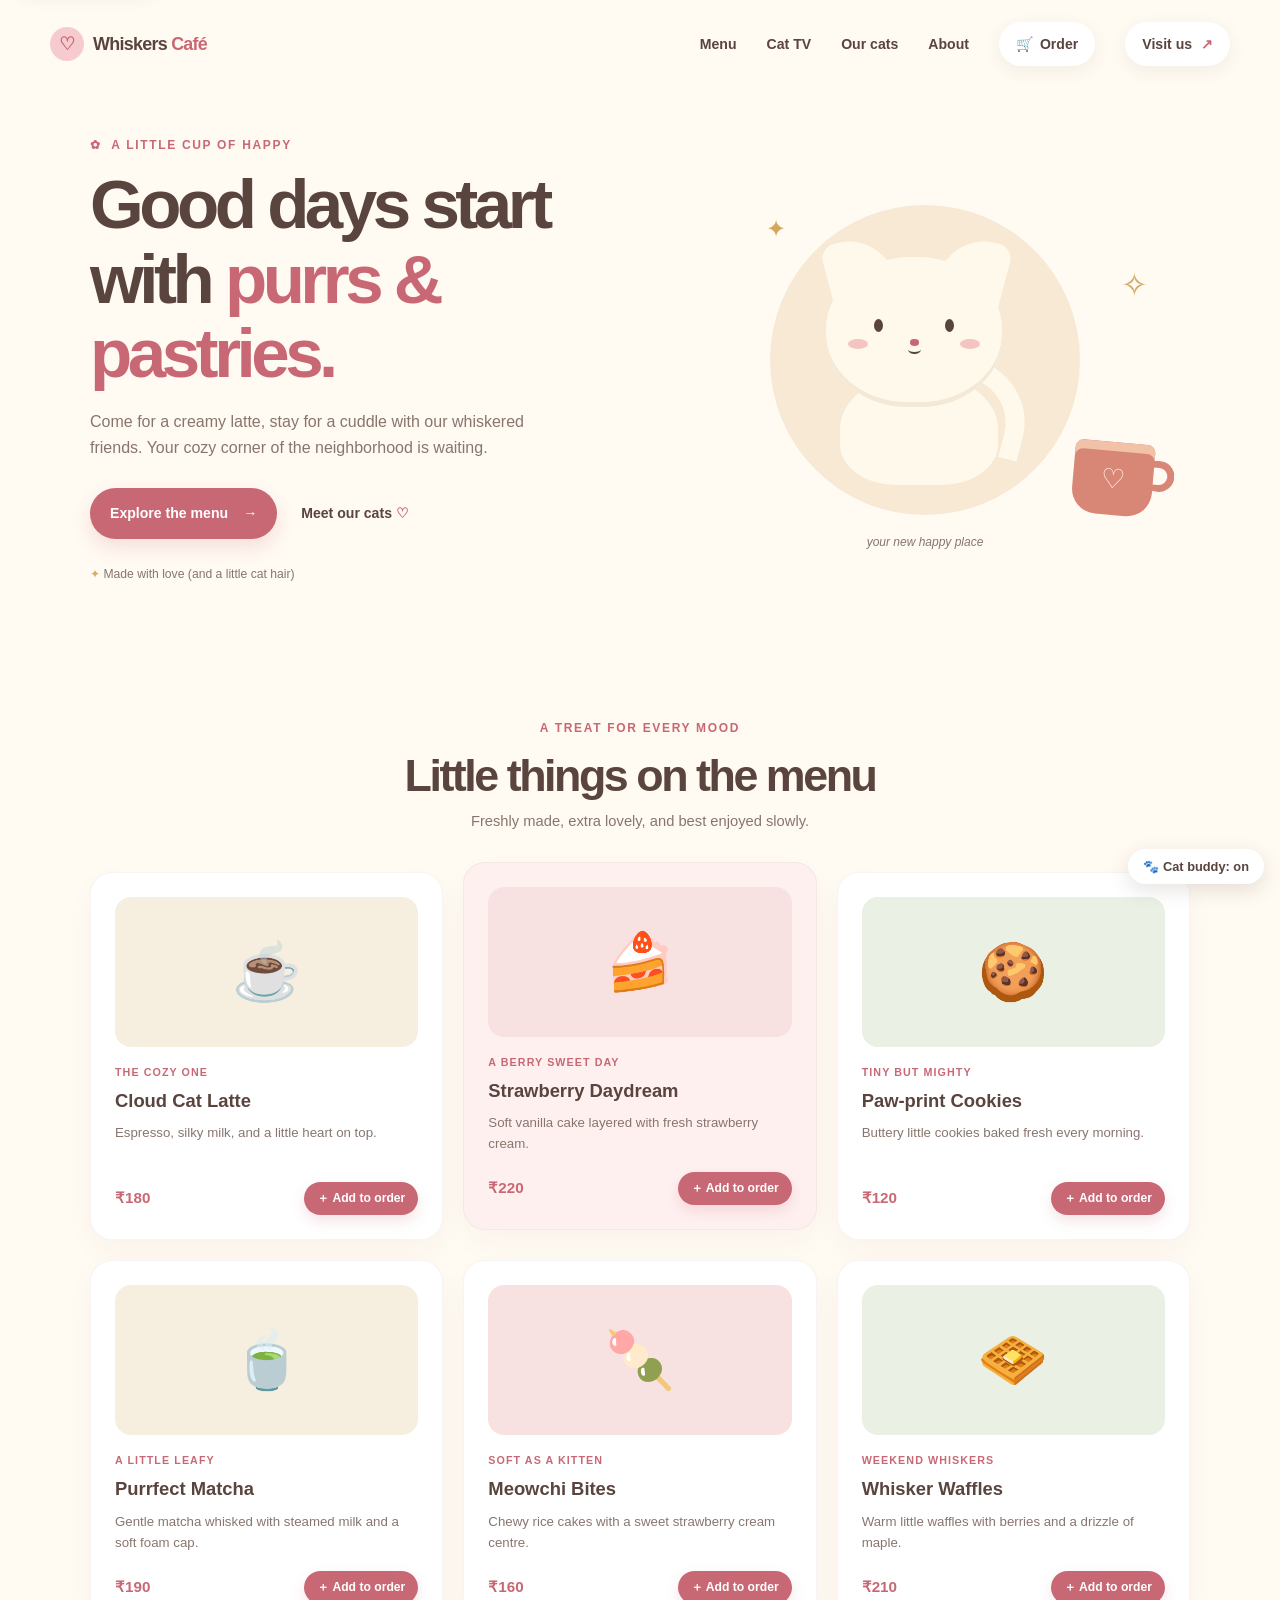
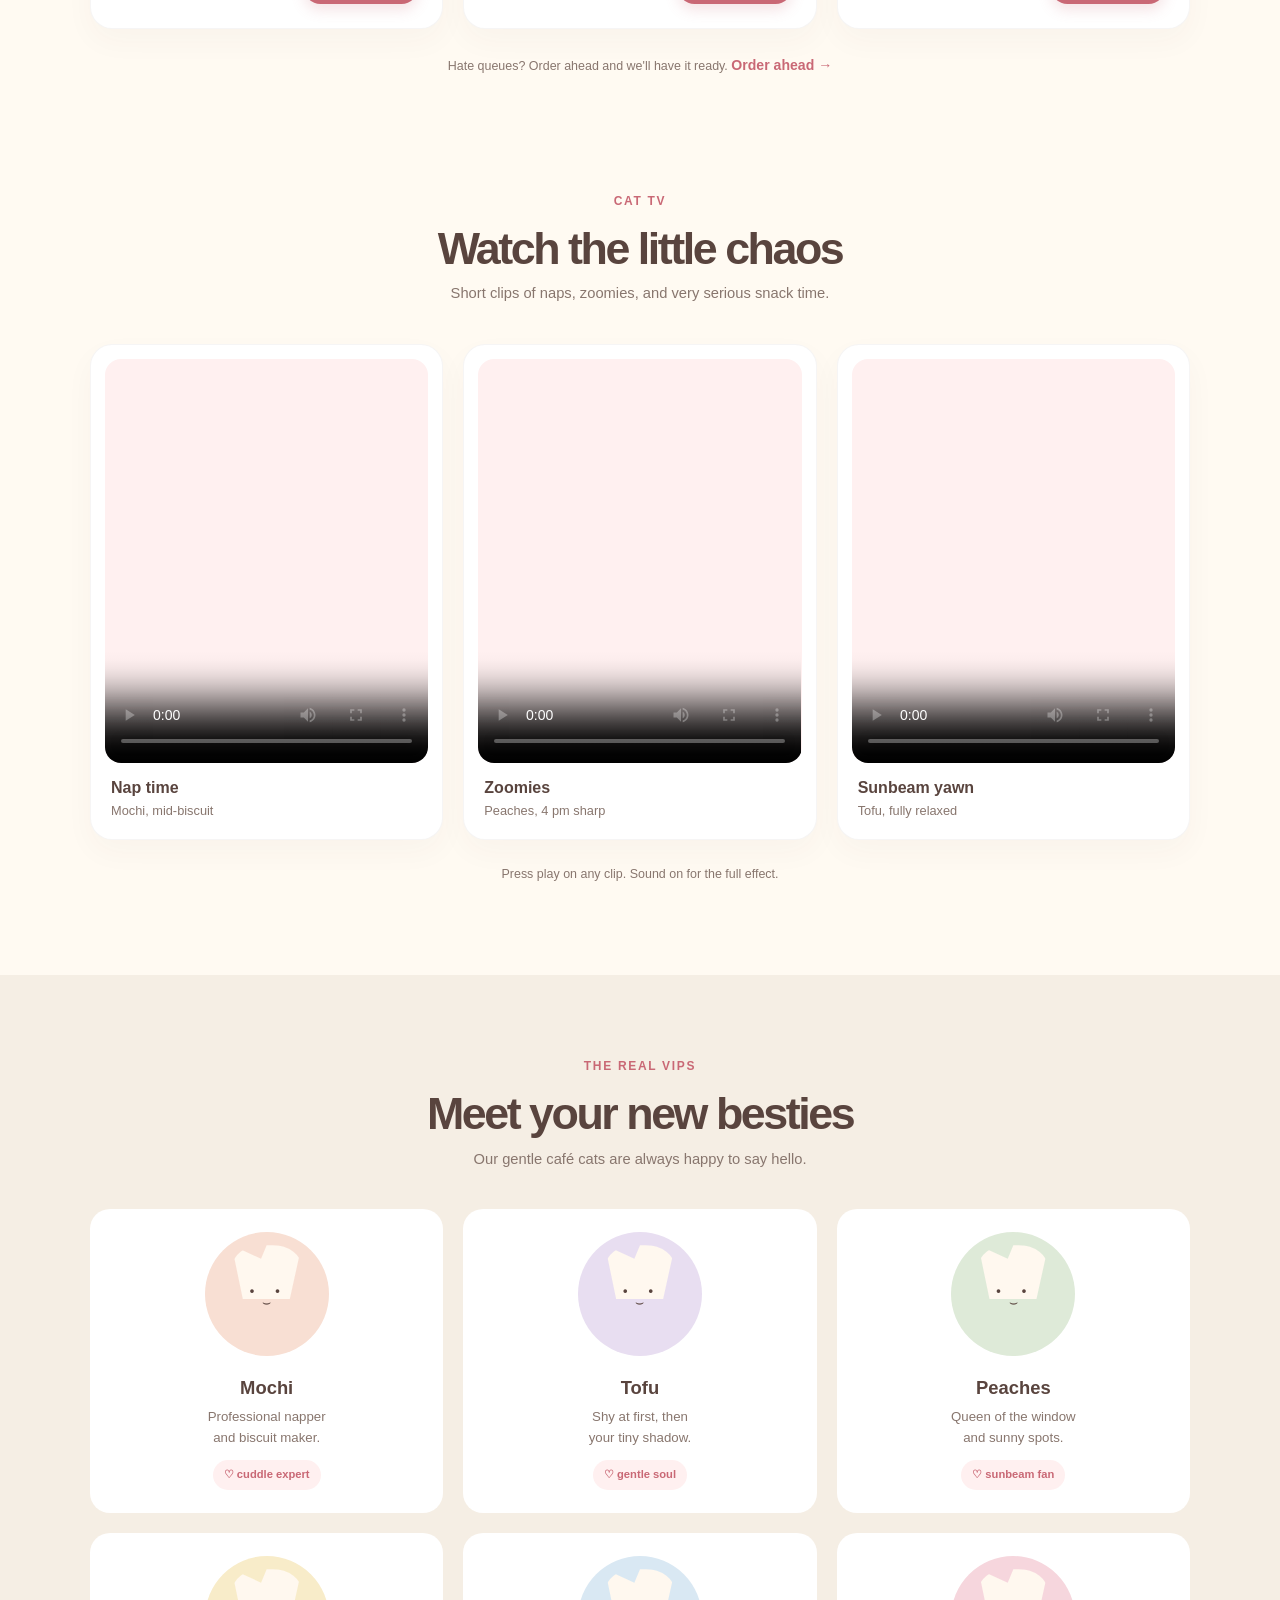
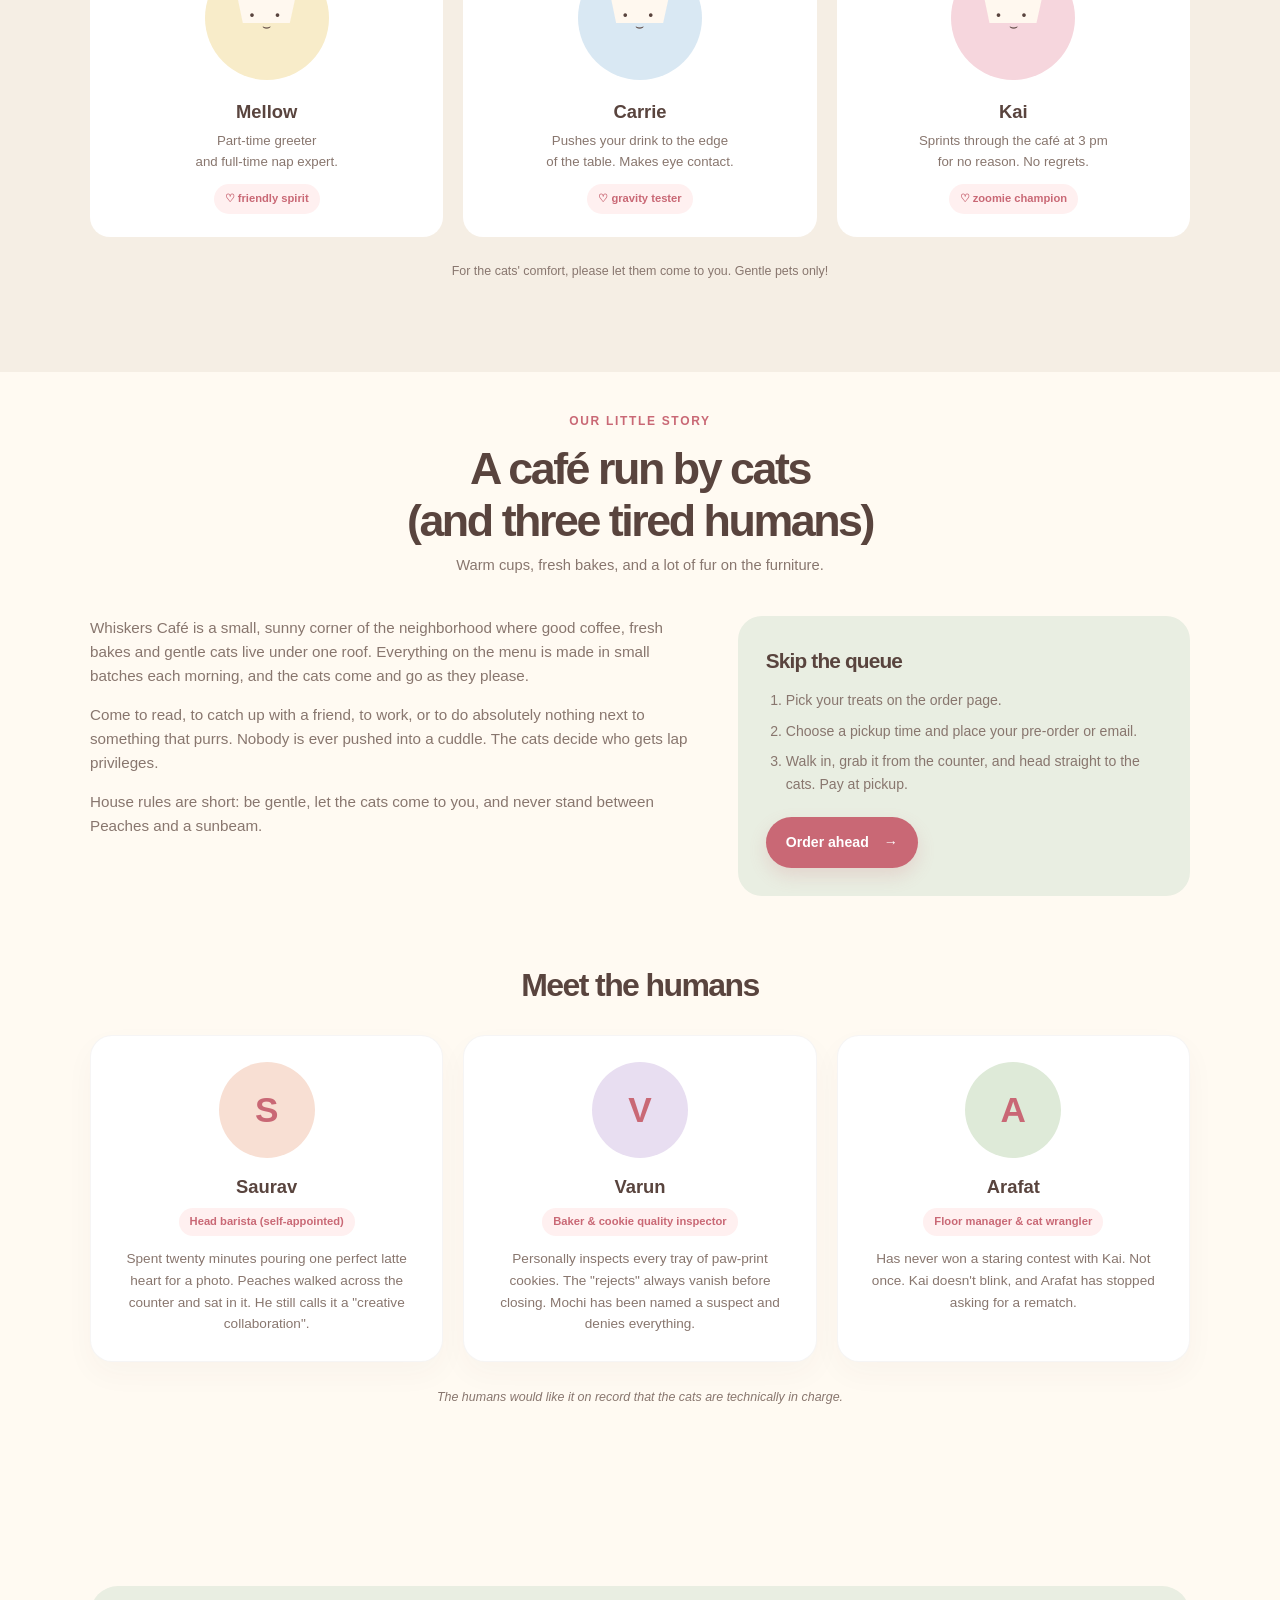
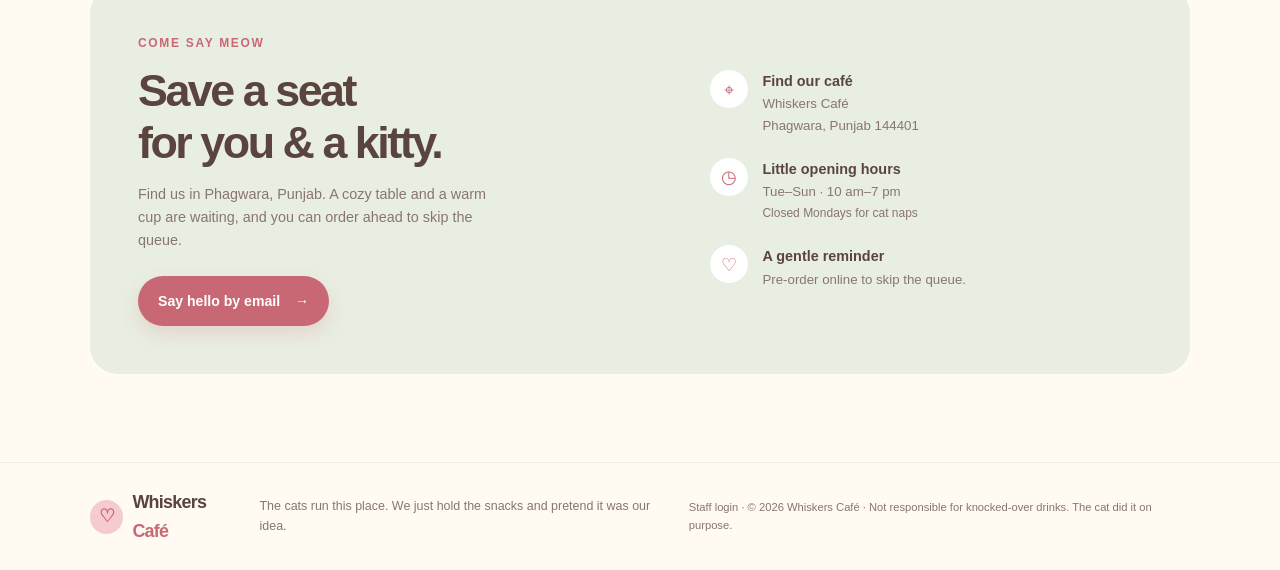
==== index.html @ a250c1a6 "Class version: lite code + Sheets backend + staff page" ====
<!DOCTYPE html>
<html lang="en">
<head>
  <meta charset="UTF-8">
  <meta name="viewport" content="width=device-width, initial-scale=1.0">
  <meta name="description" content="Whiskers Café: a cozy cat café in Phagwara, Punjab with creamy lattes, strawberry cake, very opinionated resident cats, and pre-orders so you can skip the queue.">
  <meta name="theme-color" content="#fffaf2">
  <meta property="og:type" content="website">
  <meta property="og:title" content="Whiskers Café | A cozy place for paws and pastries">
  <meta property="og:description" content="A cozy cat café in Phagwara, Punjab. Come for a creamy latte, stay for a cuddle with our whiskered friends.">
  <title>Whiskers Café | A cozy place for paws and pastries</title>
  <link rel="icon" href="favicon.svg" type="image/svg+xml">
  <link rel="stylesheet" href="styles.css">
</head>
<body>
  <a class="skip-link" href="#main">Skip to content</a>
  <header class="site-header">
    <a class="brand" href="#home" aria-label="Whiskers Café home">
      <span class="brand-icon" aria-hidden="true">♡</span>
      <span>Whiskers <em>Café</em></span>
    </a>
    <nav aria-label="Main navigation">
      <a href="#menu">Menu</a>
      <a href="#videos">Cat TV</a>
      <a href="#cats">Our cats</a>
      <a href="#about">About</a>
      <a class="nav-button nav-order" href="order.html" aria-label="Order ahead"><span class="cart-icon" aria-hidden="true">🛒</span><span class="cart-label">Order</span><span class="cart-count" data-cart-count hidden>0</span></a>
      <a class="nav-button" href="#visit">Visit us <span aria-hidden="true">↗</span></a>
    </nav>
  </header>

  <main id="main">
    <section class="hero section-wrap" id="home" aria-labelledby="hero-title">
      <div class="hero-copy">
        <p class="eyebrow"><span aria-hidden="true">✿</span> A little cup of happy</p>
        <h1 id="hero-title">Good days start<br>with <span>purrs &amp; pastries.</span></h1>
        <p class="hero-description">Come for a creamy latte, stay for a cuddle with our whiskered friends. Your cozy corner of the neighborhood is waiting.</p>
        <p class="hero-actions">
          <a class="button button-primary" href="#menu">Explore the menu <span aria-hidden="true">→</span></a>
          <a class="text-link" href="#cats">Meet our cats <span aria-hidden="true">♡</span></a>
        </p>
        <p class="little-note"><span aria-hidden="true">✦</span> Made with love (and a little cat hair)</p>
      </div>
      <figure class="hero-art" aria-label="A smiling cream-colored cartoon cat sitting beside a cup of coffee">
        <span class="sparkle sparkle-one" aria-hidden="true">✦</span>
        <span class="sparkle sparkle-two" aria-hidden="true">✧</span>
        <span class="sun-disc" aria-hidden="true"></span>
        <span class="hero-cat" aria-hidden="true">
          <span class="cat-ear ear-left"></span><span class="cat-ear ear-right"></span>
          <span class="cat-face">
            <span class="eye eye-left"></span><span class="eye eye-right"></span>
            <span class="cheek cheek-left"></span><span class="cheek cheek-right"></span>
            <span class="nose"></span><span class="mouth"></span>
          </span>
          <span class="cat-body"></span>
          <span class="cat-tail"></span>
        </span>
        <span class="coffee-cup" aria-hidden="true"><span class="cup-heart">♡</span><span class="cup-handle"></span></span>
        <figcaption class="art-caption">your new happy place</figcaption>
      </figure>
    </section>

    <section class="menu-section section-wrap" id="menu" aria-labelledby="menu-title">
      <header class="section-heading">
        <p class="eyebrow">A treat for every mood</p>
        <h2 id="menu-title">Little things on the menu</h2>
        <p>Freshly made, extra lovely, and best enjoyed slowly.</p>
      </header>
      <ul class="menu-grid">
        <li class="menu-card">
          <span class="menu-illustration drink"><span aria-hidden="true">☕</span><img src="assets/images/menu/latte.jpg" alt="Cloud Cat Latte with a heart in the foam" width="600" height="450" loading="lazy" decoding="async"></span>
          <p class="card-label">the cozy one</p>
          <h3>Cloud Cat Latte</h3>
          <p>Espresso, silky milk, and a little heart on top.</p>
          <span class="card-buy"><data class="price" value="180">₹180</data><button class="add-btn" type="button" data-add="latte" data-name="Cloud Cat Latte" aria-label="Add Cloud Cat Latte to your order">＋ Add to order</button></span>
        </li>
        <li class="menu-card featured-card">
          <span class="menu-illustration cake"><span aria-hidden="true">🍰</span><img src="assets/images/menu/strawberry-cake.jpg" alt="A slice of strawberry cream cake" width="600" height="450" loading="lazy" decoding="async"></span>
          <p class="card-label">a berry sweet day</p>
          <h3>Strawberry Daydream</h3>
          <p>Soft vanilla cake layered with fresh strawberry cream.</p>
          <span class="card-buy"><data class="price" value="220">₹220</data><button class="add-btn" type="button" data-add="strawberry-cake" data-name="Strawberry Daydream" aria-label="Add Strawberry Daydream to your order">＋ Add to order</button></span>
        </li>
        <li class="menu-card">
          <span class="menu-illustration cookie"><span aria-hidden="true">🍪</span><img src="assets/images/menu/paw-cookies.jpg" alt="Paw-print butter cookies" width="600" height="450" loading="lazy" decoding="async"></span>
          <p class="card-label">tiny but mighty</p>
          <h3>Paw-print Cookies</h3>
          <p>Buttery little cookies baked fresh every morning.</p>
          <span class="card-buy"><data class="price" value="120">₹120</data><button class="add-btn" type="button" data-add="paw-cookies" data-name="Paw-print Cookies" aria-label="Add Paw-print Cookies to your order">＋ Add to order</button></span>
        </li>
        <li class="menu-card">
          <span class="menu-illustration drink"><span aria-hidden="true">🍵</span><img src="assets/images/menu/matcha.jpg" alt="A cup of matcha latte" width="600" height="450" loading="lazy" decoding="async"></span>
          <p class="card-label">a little leafy</p>
          <h3>Purrfect Matcha</h3>
          <p>Gentle matcha whisked with steamed milk and a soft foam cap.</p>
          <span class="card-buy"><data class="price" value="190">₹190</data><button class="add-btn" type="button" data-add="matcha" data-name="Purrfect Matcha" aria-label="Add Purrfect Matcha to your order">＋ Add to order</button></span>
        </li>
        <li class="menu-card">
          <span class="menu-illustration cake"><span aria-hidden="true">🍡</span><img src="assets/images/menu/mochi.jpg" alt="Soft strawberry mochi bites" width="600" height="450" loading="lazy" decoding="async"></span>
          <p class="card-label">soft as a kitten</p>
          <h3>Meowchi Bites</h3>
          <p>Chewy rice cakes with a sweet strawberry cream centre.</p>
          <span class="card-buy"><data class="price" value="160">₹160</data><button class="add-btn" type="button" data-add="mochi" data-name="Meowchi Bites" aria-label="Add Meowchi Bites to your order">＋ Add to order</button></span>
        </li>
        <li class="menu-card">
          <span class="menu-illustration cookie"><span aria-hidden="true">🧇</span><img src="assets/images/menu/waffles.jpg" alt="Waffles with berries and maple syrup" width="600" height="450" loading="lazy" decoding="async"></span>
          <p class="card-label">weekend whiskers</p>
          <h3>Whisker Waffles</h3>
          <p>Warm little waffles with berries and a drizzle of maple.</p>
          <span class="card-buy"><data class="price" value="210">₹210</data><button class="add-btn" type="button" data-add="waffles" data-name="Whisker Waffles" aria-label="Add Whisker Waffles to your order">＋ Add to order</button></span>
        </li>
      </ul>
      <p class="menu-note">Hate queues? Order ahead and we'll have it ready. <a class="text-link" href="order.html">Order ahead <span aria-hidden="true">→</span></a></p>
    </section>

    <section class="video-section section-wrap" id="videos" aria-labelledby="videos-title">
      <header class="section-heading">
        <p class="eyebrow">Cat TV</p>
        <h2 id="videos-title">Watch the little chaos</h2>
        <p>Short clips of naps, zoomies, and very serious snack time.</p>
      </header>
      <ul class="video-grid">
        <li>
          <figure class="video-card">
            <div class="video-frame">
              <video controls preload="metadata" poster="assets/videos/cat1.jpg" aria-label="A cat taking a cozy nap">
                <source src="assets/videos/cat1.mp4" type="video/mp4">
              </video>
              <p class="video-fallback"><span class="fallback-icon" aria-hidden="true">😴</span><span>Add <code>cat1.mp4</code> to <code>assets/videos</code></span></p>
            </div>
            <figcaption><strong>Nap time</strong><span>Mochi, mid-biscuit</span></figcaption>
          </figure>
        </li>
        <li>
          <figure class="video-card">
            <div class="video-frame">
              <video controls preload="metadata" poster="assets/videos/cat2.jpg" aria-label="A cat chasing a toy">
                <source src="assets/videos/cat2.mp4" type="video/mp4">
              </video>
              <p class="video-fallback"><span class="fallback-icon" aria-hidden="true">🧶</span><span>Add <code>cat2.mp4</code> to <code>assets/videos</code></span></p>
            </div>
            <figcaption><strong>Zoomies</strong><span>Peaches, 4 pm sharp</span></figcaption>
          </figure>
        </li>
        <li>
          <figure class="video-card">
            <div class="video-frame">
              <video controls preload="metadata" poster="assets/videos/cat3.jpg" aria-label="A cat yawning in the sun">
                <source src="assets/videos/cat3.mp4" type="video/mp4">
              </video>
              <p class="video-fallback"><span class="fallback-icon" aria-hidden="true">🌞</span><span>Add <code>cat3.mp4</code> to <code>assets/videos</code></span></p>
            </div>
            <figcaption><strong>Sunbeam yawn</strong><span>Tofu, fully relaxed</span></figcaption>
          </figure>
        </li>
      </ul>
      <p class="video-note">Press play on any clip. Sound on for the full effect.</p>
    </section>

    <section class="cats-section" id="cats" aria-labelledby="cats-title">
      <div class="section-wrap">
        <header class="section-heading">
          <p class="eyebrow">The real VIPs</p>
          <h2 id="cats-title">Meet your new besties</h2>
          <p>Our gentle café cats are always happy to say hello.</p>
        </header>
        <ul class="cat-grid">
          <li class="cat-card">
            <span class="cat-avatar avatar-peach"><span class="avatar-ears" aria-hidden="true"></span><span class="avatar-eyes" aria-hidden="true">•　•</span><span class="avatar-nose" aria-hidden="true">⌣</span><img src="assets/images/cats/mochi.jpg" alt="Mochi, one of our café cats" width="300" height="300" loading="lazy" decoding="async"></span>
            <h3>Mochi</h3>
            <p>Professional napper<br>and biscuit maker.</p>
            <span class="cat-tag">♡ cuddle expert</span>
          </li>
          <li class="cat-card">
            <span class="cat-avatar avatar-lilac"><span class="avatar-ears" aria-hidden="true"></span><span class="avatar-eyes" aria-hidden="true">•　•</span><span class="avatar-nose" aria-hidden="true">⌣</span><img src="assets/images/cats/tofu.jpg" alt="Tofu, one of our café cats" width="300" height="300" loading="lazy" decoding="async"></span>
            <h3>Tofu</h3>
            <p>Shy at first, then<br>your tiny shadow.</p>
            <span class="cat-tag">♡ gentle soul</span>
          </li>
          <li class="cat-card">
            <span class="cat-avatar avatar-mint"><span class="avatar-ears" aria-hidden="true"></span><span class="avatar-eyes" aria-hidden="true">•　•</span><span class="avatar-nose" aria-hidden="true">⌣</span><img src="assets/images/cats/peaches.jpg" alt="Peaches, one of our café cats" width="300" height="300" loading="lazy" decoding="async"></span>
            <h3>Peaches</h3>
            <p>Queen of the window<br>and sunny spots.</p>
            <span class="cat-tag">♡ sunbeam fan</span>
          </li>
          <li class="cat-card">
            <span class="cat-avatar avatar-butter"><span class="avatar-ears" aria-hidden="true"></span><span class="avatar-eyes" aria-hidden="true">•　•</span><span class="avatar-nose" aria-hidden="true">⌣</span><img src="assets/images/cats/mellow.jpg" alt="Mellow, one of our café cats" width="300" height="300" loading="lazy" decoding="async"></span>
            <h3>Mellow</h3>
            <p>Part-time greeter<br>and full-time nap expert.</p>
            <span class="cat-tag">♡ friendly spirit</span>
          </li>
          <li class="cat-card">
            <span class="cat-avatar avatar-sky"><span class="avatar-ears" aria-hidden="true"></span><span class="avatar-eyes" aria-hidden="true">•　•</span><span class="avatar-nose" aria-hidden="true">⌣</span><img src="assets/images/cats/carrie.jpg" alt="Carrie, one of our café cats" width="300" height="300" loading="lazy" decoding="async"></span>
            <h3>Carrie</h3>
            <p>Pushes your drink to the edge<br>of the table. Makes eye contact.</p>
            <span class="cat-tag">♡ gravity tester</span>
          </li>
          <li class="cat-card">
            <span class="cat-avatar avatar-blush"><span class="avatar-ears" aria-hidden="true"></span><span class="avatar-eyes" aria-hidden="true">•　•</span><span class="avatar-nose" aria-hidden="true">⌣</span><img src="assets/images/cats/kai.jpg" alt="Kai, one of our café cats" width="300" height="300" loading="lazy" decoding="async"></span>
            <h3>Kai</h3>
            <p>Sprints through the café at 3 pm<br>for no reason. No regrets.</p>
            <span class="cat-tag">♡ zoomie champion</span>
          </li>
        </ul>
        <p class="cat-note">For the cats' comfort, please let them come to you. Gentle pets only!</p>
      </div>
    </section>

    <section class="about-section section-wrap" id="about" aria-labelledby="about-title">
      <header class="section-heading">
        <p class="eyebrow">Our little story</p>
        <h2 id="about-title">A café run by cats<br>(and three tired humans)</h2>
        <p>Warm cups, fresh bakes, and a lot of fur on the furniture.</p>
      </header>
      <div class="about-grid">
        <article class="about-copy">
          <p>Whiskers Café is a small, sunny corner of the neighborhood where good coffee, fresh bakes and gentle cats live under one roof. Everything on the menu is made in small batches each morning, and the cats come and go as they please.</p>
          <p>Come to read, to catch up with a friend, to work, or to do absolutely nothing next to something that purrs. Nobody is ever pushed into a cuddle. The cats decide who gets lap privileges.</p>
          <p>House rules are short: be gentle, let the cats come to you, and never stand between Peaches and a sunbeam.</p>
        </article>
        <aside class="how-card" aria-labelledby="how-title">
          <h3 id="how-title">Skip the queue</h3>
          <ol>
            <li>Pick your treats on the order page.</li>
            <li>Choose a pickup time and place your pre-order or email.</li>
            <li>Walk in, grab it from the counter, and head straight to the cats. Pay at pickup.</li>
          </ol>
          <a class="button button-primary" href="order.html">Order ahead <span aria-hidden="true">→</span></a>
        </aside>
      </div>
      <h3 class="staff-heading">Meet the humans</h3>
      <ul class="staff-grid">
          <li class="staff-card">
            <span class="staff-avatar avatar-peach"><span aria-hidden="true">S</span><img src="assets/images/staff/saurav.jpg" alt="Saurav, head barista" width="300" height="300" loading="lazy" decoding="async"></span>
            <h4>Saurav</h4>
            <p class="staff-role">Head barista (self-appointed)</p>
            <p class="staff-story">Spent twenty minutes pouring one perfect latte heart for a photo. Peaches walked across the counter and sat in it. He still calls it a "creative collaboration".</p>
          </li>
          <li class="staff-card">
            <span class="staff-avatar avatar-lilac"><span aria-hidden="true">V</span><img src="assets/images/staff/varun.jpg" alt="Varun, baker and cookie quality inspector" width="300" height="300" loading="lazy" decoding="async"></span>
            <h4>Varun</h4>
            <p class="staff-role">Baker &amp; cookie quality inspector</p>
            <p class="staff-story">Personally inspects every tray of paw-print cookies. The "rejects" always vanish before closing. Mochi has been named a suspect and denies everything.</p>
          </li>
          <li class="staff-card">
            <span class="staff-avatar avatar-mint"><span aria-hidden="true">A</span><img src="assets/images/staff/arafat.jpg" alt="Arafat, floor manager and cat wrangler" width="300" height="300" loading="lazy" decoding="async"></span>
            <h4>Arafat</h4>
            <p class="staff-role">Floor manager &amp; cat wrangler</p>
            <p class="staff-story">Has never won a staring contest with Kai. Not once. Kai doesn't blink, and Arafat has stopped asking for a rematch.</p>
          </li>
      </ul>
      <p class="staff-note">The humans would like it on record that the cats are technically in charge.</p>
    </section>

    <section class="visit-section section-wrap" id="visit" aria-labelledby="visit-title">
      <div class="visit-card">
        <div class="visit-copy">
          <p class="eyebrow">Come say meow</p>
          <h2 id="visit-title">Save a seat<br>for you &amp; a kitty.</h2>
          <p>Find us in Phagwara, Punjab. A cozy table and a warm cup are waiting, and you can order ahead to skip the queue.</p>
          <a class="button button-primary" href="mailto:hello@whiskerscafe.example?subject=Table%20for%20me%20and%20a%20kitty">Say hello by email <span aria-hidden="true">→</span></a>
        </div>
        <ul class="visit-details">
          <li><span class="detail-icon" aria-hidden="true">⌖</span><address><strong>Find our café</strong><br>Whiskers Café<br>Phagwara, Punjab 144401</address></li>
          <li><span class="detail-icon" aria-hidden="true">◷</span><p><strong>Little opening hours</strong><br>Tue–Sun · 10 am–7 pm<br><small>Closed Mondays for cat naps</small></p></li>
          <li><span class="detail-icon" aria-hidden="true">♡</span><p><strong>A gentle reminder</strong><br>Pre-order online to skip the queue.</p></li>
        </ul>
      </div>
    </section>
  </main>

  <footer class="site-footer">
    <a class="brand" href="#home"><span class="brand-icon" aria-hidden="true">♡</span><span>Whiskers <em>Café</em></span></a>
    <p>The cats run this place. We just hold the snacks and pretend it was our idea.</p>
    <small><a href="staff.html">Staff login</a> · © 2026 Whiskers Café · Not responsible for knocked-over drinks. The cat did it on purpose.</small>
  </footer>
  <script src="config.js"></script>
  <script src="cat.js" defer></script>
  <script src="cart.js" defer></script>
</body>
</html>
---- styles.css ----
/* 1. Colors and basic page settings */
:root {
  --cream: #fffaf2;
  --pink: #f6cbd0;
  --pink-light: #fff0f0;
  --berry: #c96875;
  --matcha: #a8b89a;
  --cocoa: #59443e;
  --muted: #88766e;
  --white: #ffffff;
}

* { box-sizing: border-box; }
html { scroll-behavior: smooth; }
body {
  margin: 0;
  background: var(--cream);
  color: var(--cocoa);
  font-family: "Trebuchet MS", Arial, sans-serif;
  line-height: 1.6;
}
a { color: inherit; text-decoration: none; }
ul { margin: 0; padding: 0; list-style: none; }
a:focus-visible, .button:focus-visible { outline: 3px solid var(--berry); outline-offset: 3px; border-radius: 6px; }
.skip-link { position: absolute; left: 12px; top: -60px; z-index: 100; padding: 10px 16px; border-radius: 99px; background: var(--white); color: var(--cocoa); font-weight: 800; box-shadow: 0 6px 20px #59443e26; }
.skip-link:focus { top: 12px; }
figure { margin: 0; }
address { font-style: normal; }
.section-wrap { width: min(1100px, calc(100% - 48px)); margin-inline: auto; }

/* 2. Header and navigation */
.site-header {
  width: min(1180px, calc(100% - 48px)); margin: 0 auto;
  min-height: 88px; display: flex; align-items: center; justify-content: space-between; gap: 24px;
}
.brand { display: inline-flex; align-items: center; gap: 9px; font-size: 1.12rem; font-weight: 800; letter-spacing: -.04em; }
.brand em { color: var(--berry); font-style: normal; }
.brand-icon { display: grid; place-items: center; width: 34px; height: 34px; border-radius: 50%; background: var(--pink); color: var(--berry); }
nav { display: flex; align-items: center; gap: 30px; font-size: .88rem; font-weight: 700; }
nav a:not(.nav-button):hover, .text-link:hover { color: var(--berry); }
.nav-button { padding: 11px 17px; border-radius: 99px; background: var(--white); box-shadow: 0 5px 18px #59443e12; }
.nav-button span { color: var(--berry); margin-left: 5px; }

/* 3. Welcome section and CSS cat drawing */
.hero { min-height: 570px; display: grid; grid-template-columns: 1fr 1fr; align-items: center; gap: 40px; padding-block: 48px 75px; }
.eyebrow { margin: 0 0 12px; color: var(--berry); font-size: .75rem; font-weight: 800; letter-spacing: .14em; text-transform: uppercase; }
.eyebrow span { margin-right: 5px; }
h1, h2, h3, p { margin-top: 0; }
h1 { margin-bottom: 18px; font-size: clamp(2.7rem, 5.4vw, 4.4rem); line-height: 1.08; letter-spacing: -.065em; }
h1 span { color: var(--berry); }
.hero-description { max-width: 440px; color: var(--muted); font-size: 1rem; }
.hero-actions { display: flex; flex-wrap: wrap; align-items: center; gap: 24px; margin-top: 28px; }
.button { display: inline-flex; align-items: center; gap: 15px; padding: 14px 20px; border-radius: 99px; font-size: .88rem; font-weight: 800; }
.button-primary { background: var(--berry); color: var(--white); box-shadow: 0 8px 18px #c9687530; }
.button-primary:hover { background: #ae5360; transform: translateY(-2px); }
.text-link { font-size: .88rem; font-weight: 800; }
.text-link span { color: var(--berry); }
.little-note { margin: 26px 0 0; color: var(--muted); font-size: .76rem; }
.little-note span { color: #d9aa62; }
.hero-art { height: 390px; position: relative; display: grid; place-items: center; }
.sun-disc { position: absolute; width: 310px; height: 310px; border-radius: 50%; background: #f8e9d4; }
.hero-cat { position: absolute; width: 220px; height: 250px; top: 66px; left: 50%; transform: translateX(-55%); }
.cat-face { position: absolute; z-index: 2; top: 26px; left: 22px; width: 176px; height: 150px; border-radius: 48% 48% 46% 46%; background: #fff9ec; box-shadow: inset 0 -5px #f4e9d6; }
.cat-ear { position: absolute; z-index: 1; top: 7px; width: 66px; height: 78px; background: #fff9ec; }
.ear-left { left: 24px; border-radius: 15px 48px 6px 15px; transform: rotate(-15deg); }
.ear-right { right: 19px; border-radius: 48px 15px 15px 6px; transform: rotate(15deg); }
.eye { position: absolute; top: 62px; width: 9px; height: 13px; border-radius: 50%; background: var(--cocoa); }
.eye-left { left: 48px; }.eye-right { right: 48px; }
.cheek { position: absolute; top: 82px; width: 20px; height: 10px; border-radius: 50%; background: #f3b5b6; opacity: .8; }
.cheek-left { left: 22px; }.cheek-right { right: 22px; }
.nose { position: absolute; top: 82px; left: 84px; width: 9px; height: 7px; border-radius: 50% 50% 55% 55%; background: var(--berry); }
.mouth { position: absolute; top: 88px; left: 82px; width: 13px; height: 9px; border-bottom: 2px solid var(--cocoa); border-radius: 50%; }
.cat-body { position: absolute; left: 36px; bottom: -4px; width: 158px; height: 112px; border-radius: 50% 50% 36% 36%; background: #fff9ec; }
.cat-tail { position: absolute; z-index: -1; right: -5px; bottom: 26px; width: 65px; height: 88px; border: 19px solid #fff9ec; border-left: 0; border-bottom: 0; border-radius: 0 70px 0 0; transform: rotate(15deg); }
.coffee-cup { position: absolute; z-index: 3; right: 37px; bottom: 40px; width: 80px; height: 73px; display: grid; place-items: center; border-radius: 8px 8px 25px 25px; background: #d88676; color: #fff4e5; box-shadow: inset 0 9px #f2c2a8; transform: rotate(5deg); }
.cup-heart { font-size: 1.7rem; }.cup-handle { position: absolute; right: -21px; top: 15px; width: 25px; height: 31px; border: 7px solid #d88676; border-left: 0; border-radius: 0 18px 18px 0; }
.sparkle { position: absolute; z-index: 2; color: #d6a65c; }.sparkle-one { top: 45px; left: 20%; font-size: 1.5rem; }.sparkle-two { top: 95px; right: 8%; font-size: 2rem; }
.art-caption { position: absolute; bottom: 3px; color: var(--muted); font-size: .75rem; font-style: italic; }

/* 4. Menu cards */
.menu-section { padding-block: 60px 95px; }
.section-heading { margin: 0 auto 38px; text-align: center; }
.section-heading h2, .visit-copy h2 { margin-bottom: 8px; font-size: clamp(2rem, 4vw, 2.8rem); line-height: 1.15; letter-spacing: -.055em; }
.section-heading > p:last-child { margin-bottom: 0; color: var(--muted); font-size: .92rem; }
.menu-grid { display: grid; grid-template-columns: repeat(3, 1fr); gap: 20px; }
.menu-card { padding: 24px; border: 1px solid #59443e0d; border-radius: 22px; background: var(--white); box-shadow: 0 12px 30px #59443e09; }
.featured-card { background: #fff0f0; transform: translateY(-10px); }
.menu-illustration { position: relative; overflow: hidden; height: 150px; display: grid; place-items: center; margin-bottom: 17px; border-radius: 16px; font-size: 3.5rem; background: #f6efdf; }
.menu-illustration img, .cat-avatar img { position: absolute; inset: 0; width: 100%; height: 100%; object-fit: cover; }
.cake { background: #f8e1e1; }.cookie { background: #eaf0e4; }
.card-label { margin-bottom: 5px; color: var(--berry); font-size: .67rem; font-weight: 800; letter-spacing: .1em; text-transform: uppercase; }
.menu-card h3, .cat-card h3 { margin-bottom: 7px; font-size: 1.15rem; }
.menu-card > p:not(.card-label) { min-height: 48px; margin-bottom: 12px; color: var(--muted); font-size: .83rem; }
.menu-card .price { color: var(--berry); font-size: .95rem; font-weight: 700; }
.menu-note, .cat-note { margin: 25px 0 0; text-align: center; color: var(--muted); font-size: .78rem; }

/* 5. Resident cats */
.cats-section { padding-block: 82px 90px; background: #f5eee4; }
.cat-grid { display: grid; grid-template-columns: repeat(3, 1fr); gap: 20px; }
.cat-card { padding: 23px; border-radius: 20px; background: var(--white); text-align: center; }
.cat-avatar { position: relative; overflow: hidden; width: 124px; height: 124px; display: grid; place-items: center; margin: 0 auto 17px; border-radius: 50%; }
.avatar-butter { background: #f8ecc9; }.avatar-sky { background: #d9e8f3; }.avatar-blush { background: #f6d6dd; }
.avatar-peach { background: #f8dfd3; }.avatar-lilac { background: #e8def1; }.avatar-mint { background: #deead8; }
.avatar-ears { position: absolute; top: 13px; width: 70px; height: 54px; border-radius: 42% 42% 10% 10%; background: #fff8ef; clip-path: polygon(0 0, 42% 25%, 50% 0, 100% 0, 83% 100%, 16% 100%); }
.avatar-eyes { position: absolute; top: 49px; z-index: 1; font-size: .8rem; font-weight: 900; letter-spacing: 4px; }
.avatar-nose { position: absolute; top: 59px; z-index: 1; font-size: .9rem; }
.cat-card h3 { margin-bottom: 3px; }.cat-card p { margin-bottom: 12px; color: var(--muted); font-size: .83rem; }
.cat-tag { display: inline-block; padding: 6px 11px; border-radius: 99px; background: var(--pink-light); color: var(--berry); font-size: .7rem; font-weight: 800; }

/* 6. Visit details and footer */
.visit-section { padding-block: 88px; }
.visit-card { display: grid; grid-template-columns: 1.1fr .9fr; gap: 45px; padding: 48px; border-radius: 28px; background: #e9eee2; }
.visit-copy h2 { margin-bottom: 15px; }.visit-copy > p:not(.eyebrow) { max-width: 370px; margin-bottom: 23px; color: var(--muted); font-size: .9rem; }
.visit-details { display: grid; align-content: center; gap: 22px; }
.visit-details > li { display: flex; align-items: flex-start; gap: 14px; }
.detail-icon { flex: 0 0 38px; height: 38px; display: grid; place-items: center; border-radius: 50%; background: var(--white); color: var(--berry); font-size: 1.15rem; }
.visit-details p, .visit-details address { margin: 0; color: var(--muted); font-size: .83rem; }.visit-details strong { color: var(--cocoa); font-size: .9rem; }.visit-details small { font-size: .75rem; }
.site-footer { display: flex; align-items: center; justify-content: space-between; gap: 15px; padding: 25px max(24px, calc((100% - 1100px) / 2)); border-top: 1px solid #59443e12; }
.site-footer p { margin: 0; color: var(--muted); font-size: .78rem; }.site-footer small { color: var(--muted); font-size: .7rem; }

/* 7. Make the layout fit phones and small screens */
@media (max-width: 760px) {
  .site-header { min-height: 74px; }.site-header, nav { gap: 14px; }nav { font-size: .78rem; }nav a:not(.nav-button) { display: none; }
  .hero { min-height: auto; grid-template-columns: 1fr; gap: 0; padding-block: 55px 45px; }.hero-art { order: -1; height: 300px; margin-bottom: 25px; }.sun-disc { width: 240px; height: 240px; }.hero-cat { top: 18px; transform: translateX(-55%) scale(.82); }.coffee-cup { right: 14%; bottom: 25px; transform: scale(.85) rotate(5deg); }.sparkle-one { top: 18px; }.sparkle-two { top: 60px; }.art-caption { bottom: -3px; }
  .menu-grid, .cat-grid { grid-template-columns: 1fr; }.menu-card { display: grid; grid-template-columns: 100px 1fr; column-gap: 18px; align-items: center; }.menu-illustration { grid-row: span 4; width: 100px; height: 100px; margin: 0; font-size: 2.7rem; }.menu-card > p:not(.card-label) { min-height: 0; }.featured-card { transform: none; }
  .visit-card { grid-template-columns: 1fr; gap: 34px; padding: 30px 24px; }.site-footer { flex-direction: column; text-align: center; }
}

@media (max-width: 420px) {
  .section-wrap, .site-header { width: calc(100% - 32px); }.brand { font-size: .98rem; }.nav-button { padding: 9px 12px; }.hero-actions { gap: 15px; }.menu-card { grid-template-columns: 78px 1fr; padding: 16px; column-gap: 13px; }.menu-illustration { width: 78px; height: 78px; font-size: 2.2rem; }
}

/* 8. Cat TV (videos) */
.video-section { padding-block: 20px 90px; }
.video-grid { display: grid; grid-template-columns: repeat(3, 1fr); gap: 20px; }
.video-card { margin: 0; padding: 14px; border: 1px solid #59443e0d; border-radius: 22px; background: var(--white); box-shadow: 0 12px 30px #59443e09; }
.video-frame { position: relative; aspect-ratio: 4 / 5; overflow: hidden; border-radius: 16px; background: var(--pink-light); }
.video-frame video { width: 100%; height: 100%; object-fit: cover; display: block; cursor: pointer; }
.video-fallback { position: absolute; inset: 0; display: none; flex-direction: column; align-items: center; justify-content: center; gap: 4px; padding: 16px; text-align: center; color: var(--muted); font-size: .78rem; }
.video-fallback { margin: 0; }
.fallback-icon { font-size: 3rem; }
.video-fallback code { padding: 1px 6px; border-radius: 6px; background: var(--white); color: var(--berry); }
.video-frame.is-missing video { display: none; }
.video-frame.is-missing .video-fallback { display: flex; }
.video-card figcaption { display: flex; flex-direction: column; padding: 12px 6px 4px; }
.video-card figcaption strong { font-size: 1rem; }
.video-card figcaption span { color: var(--muted); font-size: .8rem; }
.video-note { margin: 25px 0 0; text-align: center; color: var(--muted); font-size: .78rem; }

/* 9. Cat buddy that follows the cursor */
.pet { position: fixed; top: 0; left: 0; z-index: 50; width: 92px; height: 82px; pointer-events: none; will-change: transform; opacity: 0; transition: opacity .35s ease; }
.pet.is-visible { opacity: 1; }
.pet-flip { display: block; width: 100%; height: 100%; transition: transform .15s ease; }
.pet.facing-left .pet-flip { transform: scaleX(-1); }
.pet svg { width: 100%; height: 100%; overflow: visible; display: block; }
.pet svg * { transform-box: fill-box; }
.pet-shadow { fill: #59443e; opacity: .12; }
.pet-fur { fill: #fff9ec; stroke: #dcc7a8; stroke-width: 2; stroke-linejoin: round; }
.pet-inner-ear { fill: #f3b5b6; }
.pet-eye { fill: var(--cocoa); }
.pet-eye-closed, .pet-yawn, .pet-paw-up { display: none; fill: none; stroke: var(--cocoa); stroke-width: 2; stroke-linecap: round; }
.pet-yawn { fill: #d88676; stroke: none; }
.pet-cheek { fill: #f3b5b6; opacity: .8; }
.pet-nose { fill: var(--berry); }
.pet-mouth { fill: none; stroke: var(--cocoa); stroke-width: 1.6; stroke-linecap: round; }
.pet-tail { fill: none; stroke: #dcc7a8; stroke-width: 11; stroke-linecap: round; transform-origin: 0% 100%; animation: tailSway 2.4s ease-in-out infinite; }
.pet-tail-inner { fill: none; stroke: #fff9ec; stroke-width: 7; stroke-linecap: round; transform-origin: 0% 100%; animation: tailSway 2.4s ease-in-out infinite; }
.pet-head { transform-origin: 50% 90%; }
.pet-body-group { transform-origin: 50% 100%; }
.pet-leg { transform-origin: 50% 0%; }
.pet-eyes { animation: blink 5s infinite; transform-origin: 50% 50%; }

/* states */
.pet[data-state="walk"] .pet-body-group { animation: walkBob .36s ease-in-out infinite; }
.pet[data-state="walk"] .pet-leg-a { animation: legA .36s ease-in-out infinite; }
.pet[data-state="walk"] .pet-leg-b { animation: legB .36s ease-in-out infinite; }
.pet[data-state="walk"] .pet-tail, .pet[data-state="walk"] .pet-tail-inner { animation-duration: .7s; }
.pet[data-state="sit"] .pet-body-group { transform: translateY(5px) scaleY(.9); }
.pet[data-state="sit"] .pet-leg { display: none; }
.pet[data-state="sleep"] .pet-body-group { animation: breathe 3s ease-in-out infinite; transform: translateY(8px) scaleY(.82); }
.pet[data-state="sleep"] .pet-leg { display: none; }
.pet[data-state="sleep"] .pet-head { transform: translateY(8px) rotate(8deg); }
.pet[data-state="sleep"] .pet-eyes { display: none; }
.pet[data-state="sleep"] .pet-eye-closed { display: block; }
.pet[data-state="sleep"] .pet-tail, .pet[data-state="sleep"] .pet-tail-inner { animation: none; transform: rotate(-40deg); }
.pet.act-yawn .pet-yawn { display: block; }
.pet.act-yawn .pet-mouth { display: none; }
.pet.act-yawn .pet-eyes { display: none; }
.pet.act-yawn .pet-eye-closed { display: block; }
.pet.act-yawn .pet-head { animation: yawnHead 1.6s ease-in-out; }
.pet.act-stretch .pet-body-group { animation: stretch 1.8s ease-in-out; }
.pet.act-wiggle .pet-head { animation: headTilt 1.4s ease-in-out; }
.pet.act-hop .pet-flip { animation: hop .5s ease-out; }
.pet.act-groom .pet-paw-up { display: block; animation: groom .45s ease-in-out 4; transform-origin: 50% 100%; }
.pet.act-groom .pet-head { animation: headTilt 1.8s ease-in-out; }
.pet.act-happy .pet-eyes { display: none; }
.pet.act-happy .pet-eye-closed { display: block; }
.pet.act-entrance .pet-flip { animation: hop .6s ease-out 2; }

/* speech bubble, hearts, zzz */
.pet-bubble { position: absolute; left: 50%; bottom: 92px; transform: translate(-50%, 6px) scale(.9); padding: 5px 11px; border-radius: 99px; background: var(--white); color: var(--cocoa); font-size: .74rem; font-weight: 800; white-space: nowrap; box-shadow: 0 6px 16px #59443e1f; opacity: 0; transition: opacity .2s ease, transform .2s ease; }
.pet-bubble.show { opacity: 1; transform: translate(-50%, 0) scale(1); }
.pet-zzz { position: absolute; right: 2px; top: -8px; color: var(--berry); font-weight: 800; font-size: .85rem; opacity: 0; }
.pet[data-state="sleep"] .pet-zzz { opacity: 1; animation: zzz 2.6s ease-in-out infinite; }
.pet-heart { position: fixed; z-index: 51; pointer-events: none; color: var(--berry); font-size: 1.1rem; animation: floatHeart 1.1s ease-out forwards; }

/* toggle button */
.pet-toggle { position: fixed; right: 16px; bottom: 16px; z-index: 60; padding: 10px 15px; border: 0; border-radius: 99px; background: var(--white); color: var(--cocoa); font: 800 .8rem "Trebuchet MS", Arial, sans-serif; box-shadow: 0 6px 20px #59443e26; cursor: pointer; }
.pet-toggle:hover { color: var(--berry); }
.pet-toggle:focus-visible, .video-frame video:focus-visible { outline: 3px solid var(--berry); outline-offset: 2px; }
body.pet-off .pet { display: none; }

@keyframes tailSway { 0%, 100% { transform: rotate(-8deg); } 50% { transform: rotate(14deg); } }
@keyframes blink { 0%, 92%, 100% { transform: scaleY(1); } 95% { transform: scaleY(.1); } }
@keyframes walkBob { 0%, 100% { transform: translateY(0); } 50% { transform: translateY(-3px); } }
@keyframes legA { 0%, 100% { transform: rotate(22deg); } 50% { transform: rotate(-22deg); } }
@keyframes legB { 0%, 100% { transform: rotate(-22deg); } 50% { transform: rotate(22deg); } }
@keyframes breathe { 0%, 100% { transform: translateY(8px) scale(1, .82); } 50% { transform: translateY(8px) scale(1.04, .86); } }
@keyframes yawnHead { 0%, 100% { transform: rotate(0); } 40%, 60% { transform: translateY(-3px) rotate(-8deg); } }
@keyframes stretch { 0%, 100% { transform: scale(1, 1); } 40%, 65% { transform: scale(1.18, .8); } }
@keyframes headTilt { 0%, 100% { transform: rotate(0); } 30% { transform: rotate(-12deg); } 70% { transform: rotate(10deg); } }
@keyframes hop { 0%, 100% { transform: translateY(0); } 50% { transform: translateY(-18px); } }
@keyframes groom { 0%, 100% { transform: translateY(0) rotate(0); } 50% { transform: translateY(-5px) rotate(-10deg); } }
@keyframes zzz { 0% { transform: translate(0, 6px) scale(.8); opacity: 0; } 30% { opacity: 1; } 100% { transform: translate(8px, -14px) scale(1.1); opacity: 0; } }
@keyframes floatHeart { 0% { transform: translateY(0) scale(.7); opacity: 1; } 100% { transform: translateY(-46px) scale(1.2); opacity: 0; } }

@media (max-width: 760px) {
  .video-grid { grid-template-columns: 1fr; }
  .video-frame { aspect-ratio: 4 / 3; }
  .pet, .pet-toggle { display: none; }
}
@media (hover: none) { .pet, .pet-toggle { display: none; } }
@media (prefers-reduced-motion: reduce) {
  html { scroll-behavior: auto; }
  .pet *, .pet-heart { animation: none !important; }
}

/* 10. Order ahead, cart, about + staff */
.sr-only { position: absolute; width: 1px; height: 1px; margin: -1px; padding: 0; overflow: hidden; clip: rect(0, 0, 0, 0); white-space: nowrap; border: 0; }
button { font-family: inherit; }
button:disabled { opacity: .5; cursor: not-allowed; }

/* nav cart pill + badge */
.nav-button.nav-order { display: inline-flex; align-items: center; gap: 6px; }
.nav-button.nav-order span { color: inherit; margin-left: 0; }
.nav-button.nav-order[aria-current="page"] { background: var(--pink-light); }
.nav-button.nav-order .cart-count { display: inline-grid; place-items: center; min-width: 20px; height: 20px; padding: 0 5px; border-radius: 99px; background: var(--berry); color: var(--white); font-size: .7rem; font-weight: 800; }
.nav-button.nav-order .cart-count[hidden] { display: none; }

/* menu card buy row */
.card-buy { display: flex; align-items: center; justify-content: space-between; gap: 10px; }
.add-btn { display: inline-flex; align-items: center; gap: 4px; padding: 8px 13px; border: 0; border-radius: 99px; background: var(--berry); color: var(--white); font-size: .76rem; font-weight: 800; cursor: pointer; box-shadow: 0 6px 14px #c9687530; transition: background .15s ease, transform .15s ease; }
.add-btn:hover { background: #ae5360; transform: translateY(-1px); }
.add-btn.is-added { background: var(--matcha); color: var(--cocoa); box-shadow: none; }
.add-btn:focus-visible, .stepper button:focus-visible, .clear-btn:focus-visible, button.button:focus-visible { outline: 3px solid var(--berry); outline-offset: 3px; }
.menu-note a { font-weight: 800; color: var(--berry); }

/* about + staff */
.about-section { padding-block: 40px 90px; }
.about-grid { display: grid; grid-template-columns: 1.15fr .85fr; gap: 36px; align-items: start; }
.about-copy p { margin-bottom: 14px; color: var(--muted); font-size: .95rem; }
.how-card { padding: 28px; border-radius: 24px; background: #e9eee2; }
.how-card h3 { margin-bottom: 12px; font-size: 1.3rem; letter-spacing: -.04em; }
.how-card ol { margin: 0 0 22px; padding-left: 20px; color: var(--muted); font-size: .88rem; }
.how-card li { margin-bottom: 8px; }
.staff-heading { margin: 64px 0 24px; text-align: center; font-size: clamp(1.5rem, 3vw, 2rem); letter-spacing: -.05em; }
.staff-grid { display: grid; grid-template-columns: repeat(3, 1fr); gap: 20px; }
.staff-card { padding: 26px 22px; border: 1px solid #59443e0d; border-radius: 22px; background: var(--white); box-shadow: 0 12px 30px #59443e09; text-align: center; }
.staff-avatar { position: relative; overflow: hidden; display: grid; place-items: center; width: 96px; height: 96px; margin: 0 auto 14px; border-radius: 50%; color: var(--berry); font-size: 2.2rem; font-weight: 800; }
.staff-avatar img { position: absolute; inset: 0; width: 100%; height: 100%; object-fit: cover; }
.staff-card h4 { margin: 0 0 6px; font-size: 1.15rem; }
.staff-role { display: inline-block; margin-bottom: 12px; padding: 5px 11px; border-radius: 99px; background: var(--pink-light); color: var(--berry); font-size: .7rem; font-weight: 800; }
.staff-story { margin: 0; color: var(--muted); font-size: .85rem; }
.staff-note { margin: 26px 0 0; text-align: center; color: var(--muted); font-size: .78rem; font-style: italic; }

/* order page */
.order-hero { padding-block: 48px 24px; text-align: center; }
.order-hero h1 { font-size: clamp(2.2rem, 5vw, 3.4rem); }
.order-hero .hero-description { margin-inline: auto; }
.order-layout { display: grid; grid-template-columns: 1.3fr 1fr; gap: 28px; align-items: start; padding-bottom: 90px; }
.order-heading { margin-bottom: 16px; font-size: 1.3rem; letter-spacing: -.04em; }
.order-list { display: grid; gap: 14px; }
.order-item { display: grid; grid-template-columns: 84px 1fr auto; gap: 16px; align-items: center; padding: 14px; border: 1px solid #59443e0d; border-radius: 20px; background: var(--white); box-shadow: 0 12px 30px #59443e09; }
.order-item .menu-illustration { width: 84px; height: 84px; margin: 0; font-size: 2rem; }
.order-info h3 { margin: 0 0 2px; font-size: 1.02rem; }
.order-info p { margin: 0 0 4px; color: var(--muted); font-size: .8rem; }
.order-info .price { color: var(--berry); font-size: .9rem; font-weight: 700; }
.stepper { display: inline-flex; align-items: center; gap: 8px; }
.stepper button { width: 34px; height: 34px; border: 0; border-radius: 50%; background: var(--pink-light); color: var(--berry); font-size: 1.15rem; font-weight: 800; cursor: pointer; }
.stepper button:hover { background: var(--pink); }
.stepper output { min-width: 22px; text-align: center; font-weight: 800; }
.order-summary { position: sticky; top: 20px; padding: 26px; border-radius: 24px; background: var(--pink-light); }
.summary-list { margin: 0 0 6px; }
.summary-list li { display: flex; justify-content: space-between; gap: 12px; padding: 8px 0; border-bottom: 1px dashed #59443e22; font-size: .88rem; }
.summary-empty { margin: 0 0 6px; color: var(--muted); font-size: .88rem; }
.summary-empty[hidden], .order-message[hidden] { display: none; }
.total-row { display: flex; justify-content: space-between; margin: 14px 0 18px; font-weight: 800; }
.total-row data { color: var(--berry); }
.field { display: grid; gap: 5px; margin-bottom: 14px; font-size: .8rem; font-weight: 800; }
.field small { font-weight: 400; color: var(--muted); }
.field input, .field textarea { width: 100%; padding: 11px 14px; border: 1.5px solid #59443e22; border-radius: 14px; background: var(--white); color: var(--cocoa); font: 600 .9rem "Trebuchet MS", Arial, sans-serif; }
.field textarea { resize: vertical; }
.field input:focus, .field textarea:focus { outline: 3px solid #c9687555; border-color: var(--berry); }
.order-actions { display: grid; gap: 10px; }
button.button { border: 0; justify-content: center; cursor: pointer; }
.button-secondary { background: var(--white); color: var(--cocoa); box-shadow: 0 5px 18px #59443e12; }
.button-secondary:hover { color: var(--berry); }
.clear-btn { padding: 4px; border: 0; background: none; color: var(--muted); cursor: pointer; }
.order-notice { margin: 0 0 16px; padding: 12px 16px; border-radius: 14px; background: #fff6dd; font-size: .82rem; }
.order-notice[hidden] { display: none; }
.order-message { margin: 0 0 14px; padding: 12px 16px; border-radius: 14px; background: #e9eee2; font-size: .82rem; font-weight: 700; }
.order-fine { margin: 14px 0 0; color: var(--muted); font-size: .74rem; }

@media (max-width: 760px) {
  .about-grid, .order-layout { grid-template-columns: 1fr; }
  .staff-grid { grid-template-columns: 1fr; }
  .order-summary { position: static; }
  .order-item { grid-template-columns: 64px 1fr; }
  .order-item .menu-illustration { width: 64px; height: 64px; font-size: 1.6rem; }
  .order-item .stepper { grid-column: 1 / -1; justify-self: end; }
}
@media (max-width: 420px) {
  .nav-button.nav-order .cart-label { display: none; }
}

/* a little box that shows the message we send */
.order-preview { margin: 14px 0 0; padding: 12px 14px; border-radius: 14px; background: var(--white); color: var(--cocoa); font: .78rem/1.5 "Trebuchet MS", Arial, sans-serif; white-space: pre-wrap; }

/* the hidden attribute must always win over display rules */
[hidden] { display: none !important; }

/* the hidden attribute must always win over display rules */
[hidden] { display: none !important; }

/* 11. Order polish: honeypot, messages, confirmation, sold out */
.hp { position: absolute; left: -9999px; width: 1px; height: 1px; overflow: hidden; }
.field select { width: 100%; padding: 11px 14px; border: 1.5px solid #59443e22; border-radius: 14px; background: var(--white); color: var(--cocoa); font: 600 .9rem "Trebuchet MS", Arial, sans-serif; }
.field select:focus { outline: 3px solid #c9687555; border-color: var(--berry); }
.field input:user-invalid, .field select:user-invalid { border-color: #c0392b; }
.order-message[data-kind="error"] { background: #fde4e0; }
.order-message[data-kind="warn"] { background: #fff6dd; }
.order-confirm { text-align: center; }
.order-confirm:focus { outline: none; }
.confirm-number { margin: 0 0 4px; color: var(--berry); font-size: 1.6rem; font-weight: 800; letter-spacing: -.03em; }
.order-confirm .summary-list { text-align: left; }
.order-confirm .button { margin-top: 8px; }
.order-item.is-soldout { opacity: .6; }
.order-item.is-soldout .menu-illustration { filter: grayscale(.7); }
.soldout-tag { display: inline-block; margin-left: 8px; padding: 2px 9px; border-radius: 99px; background: var(--cocoa); color: var(--white); font-size: .68rem; font-weight: 800; }
.add-btn:disabled { background: #cfc3bb; color: var(--white); box-shadow: none; transform: none; }
/* staff page */
.staff-page { max-width: 760px; margin: 0 auto; padding: 32px 20px 64px; }
.staff-page h1 { font-size: 1.8rem; margin: 0 0 6px; }
.staff-box { background: #fff; border: 1px solid rgba(0,0,0,.08); border-radius: 18px; padding: 20px; margin: 18px 0; }
.staff-box h2 { margin: 0 0 12px; font-size: 1.15rem; }
.staff-box label { display: block; margin: 10px 0 4px; font-weight: 600; font-size: .9rem; }
.staff-box input[type=text], .staff-box input[type=password], .staff-box select { width: 100%; padding: 10px 12px; border: 1px solid #d8cfc4; border-radius: 10px; font: inherit; box-sizing: border-box; }
.staff-row { display: flex; justify-content: space-between; align-items: center; gap: 12px; padding: 10px 0; border-top: 1px solid rgba(0,0,0,.07); flex-wrap: wrap; }
.staff-row:first-of-type { border-top: 0; }
.staff-row.off strong { text-decoration: line-through; opacity: .6; }
.staff-row select { width: auto; }
.staff-row small { display: block; color: var(--muted); }
.staff-msg { margin: 10px 0 0; font-size: .9rem; }
.staff-msg[data-kind=error] { color: #b3261e; }
.staff-top { display: flex; justify-content: space-between; align-items: center; gap: 12px; flex-wrap: wrap; }

.order-item.is-soldout { opacity: .55; }
.add-btn:disabled, .stepper button:disabled { cursor: not-allowed; opacity: .6; }
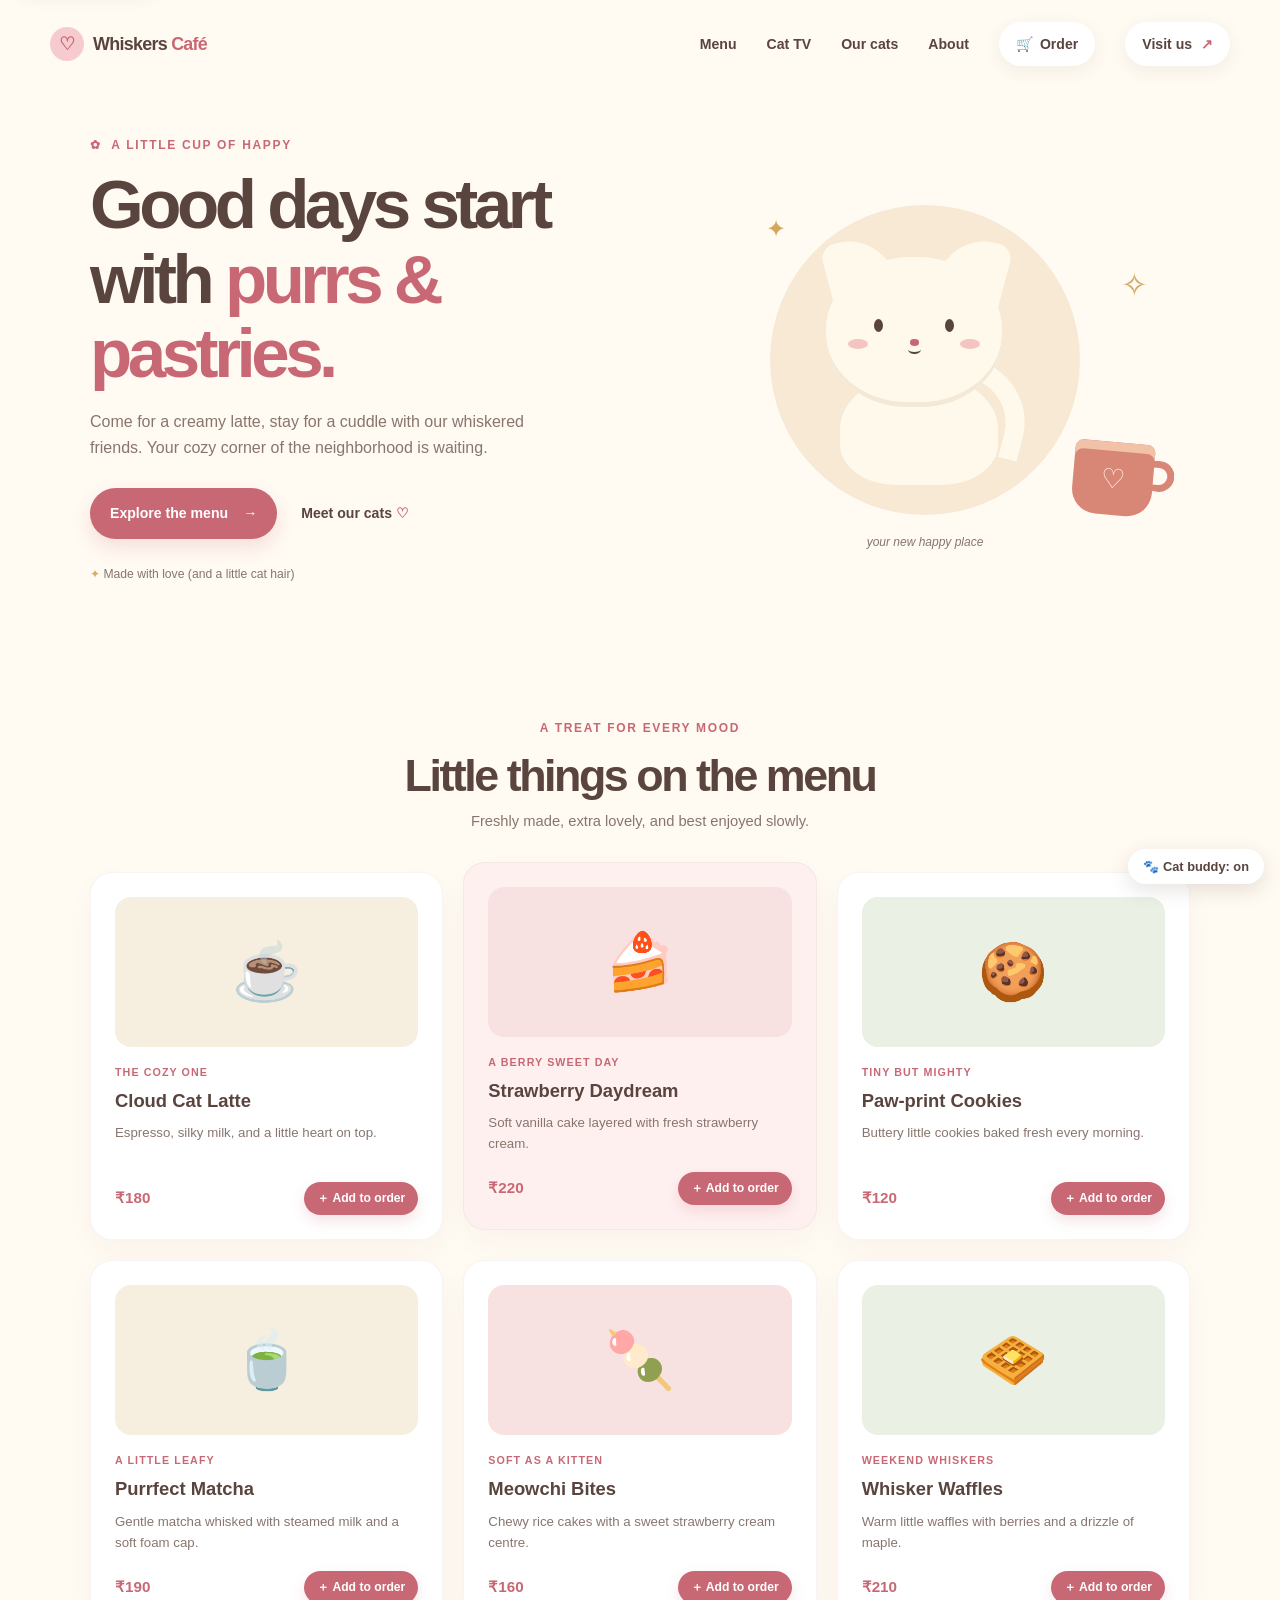
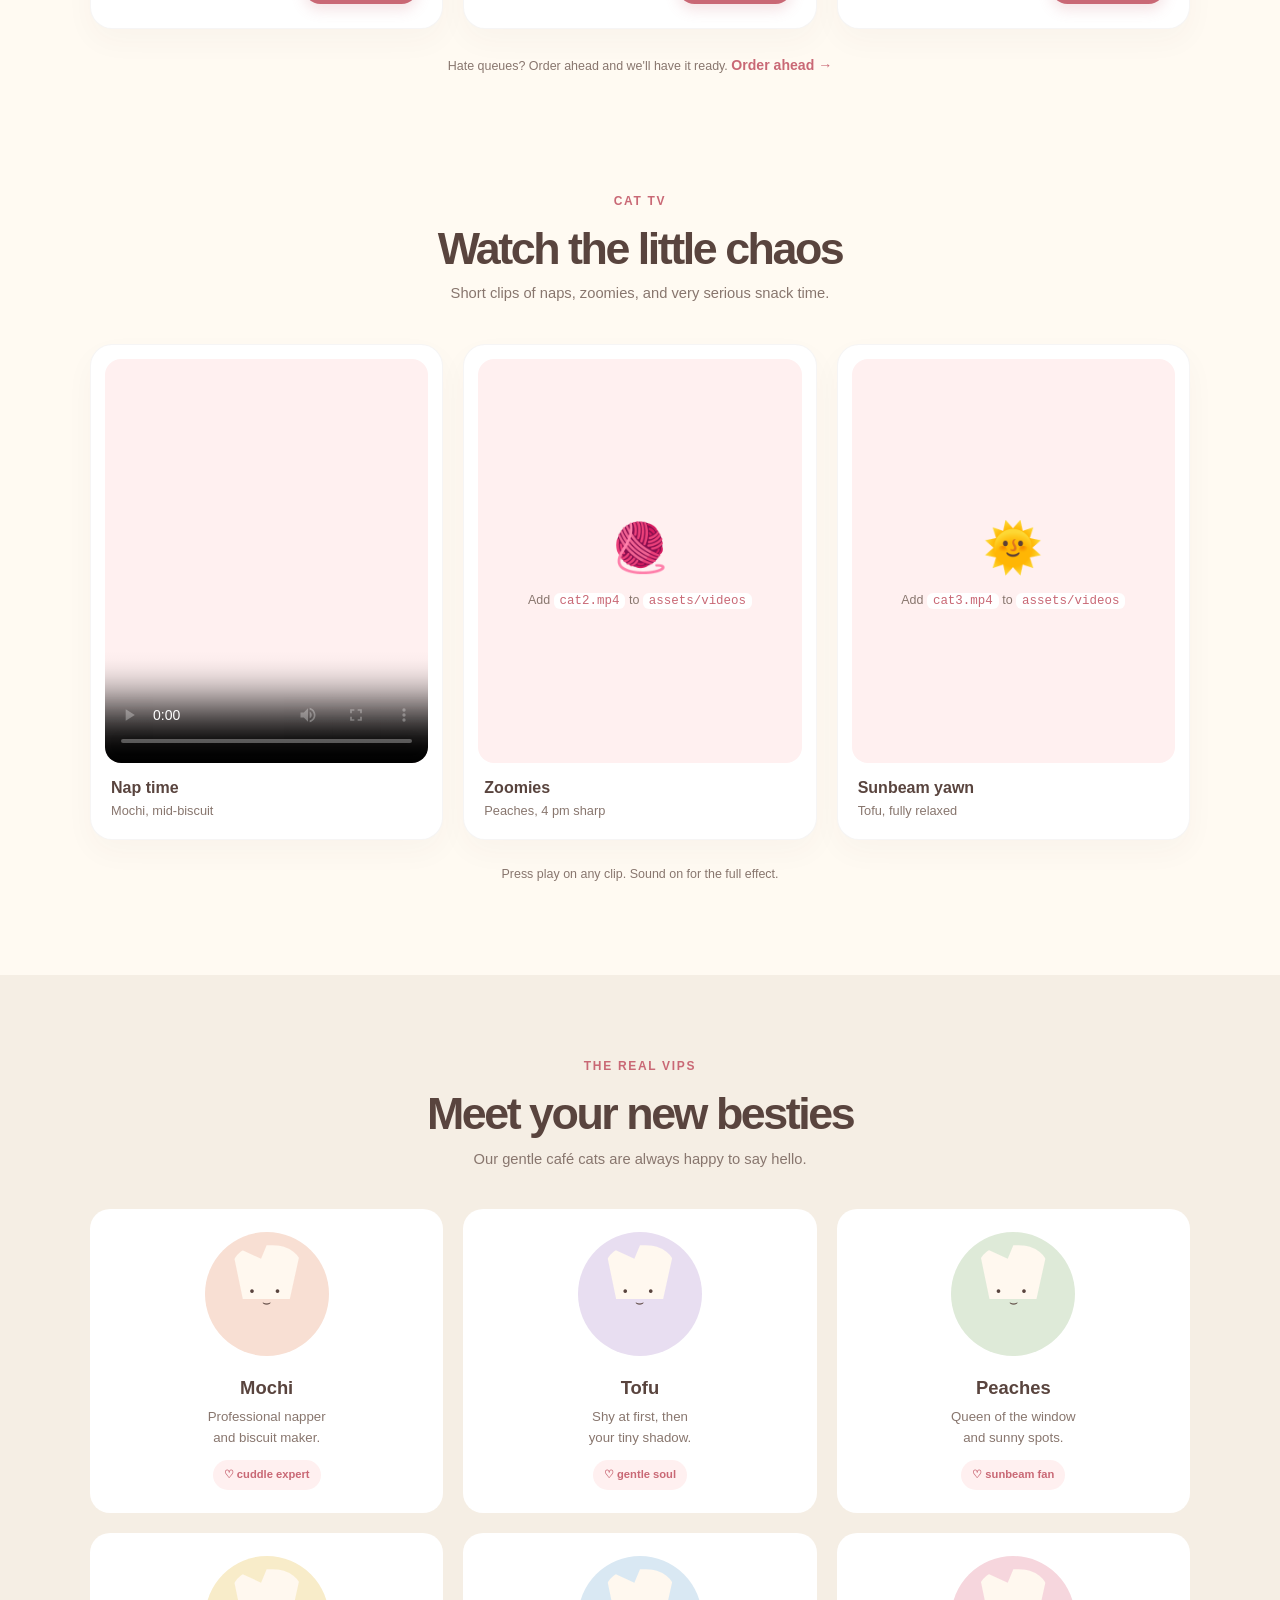
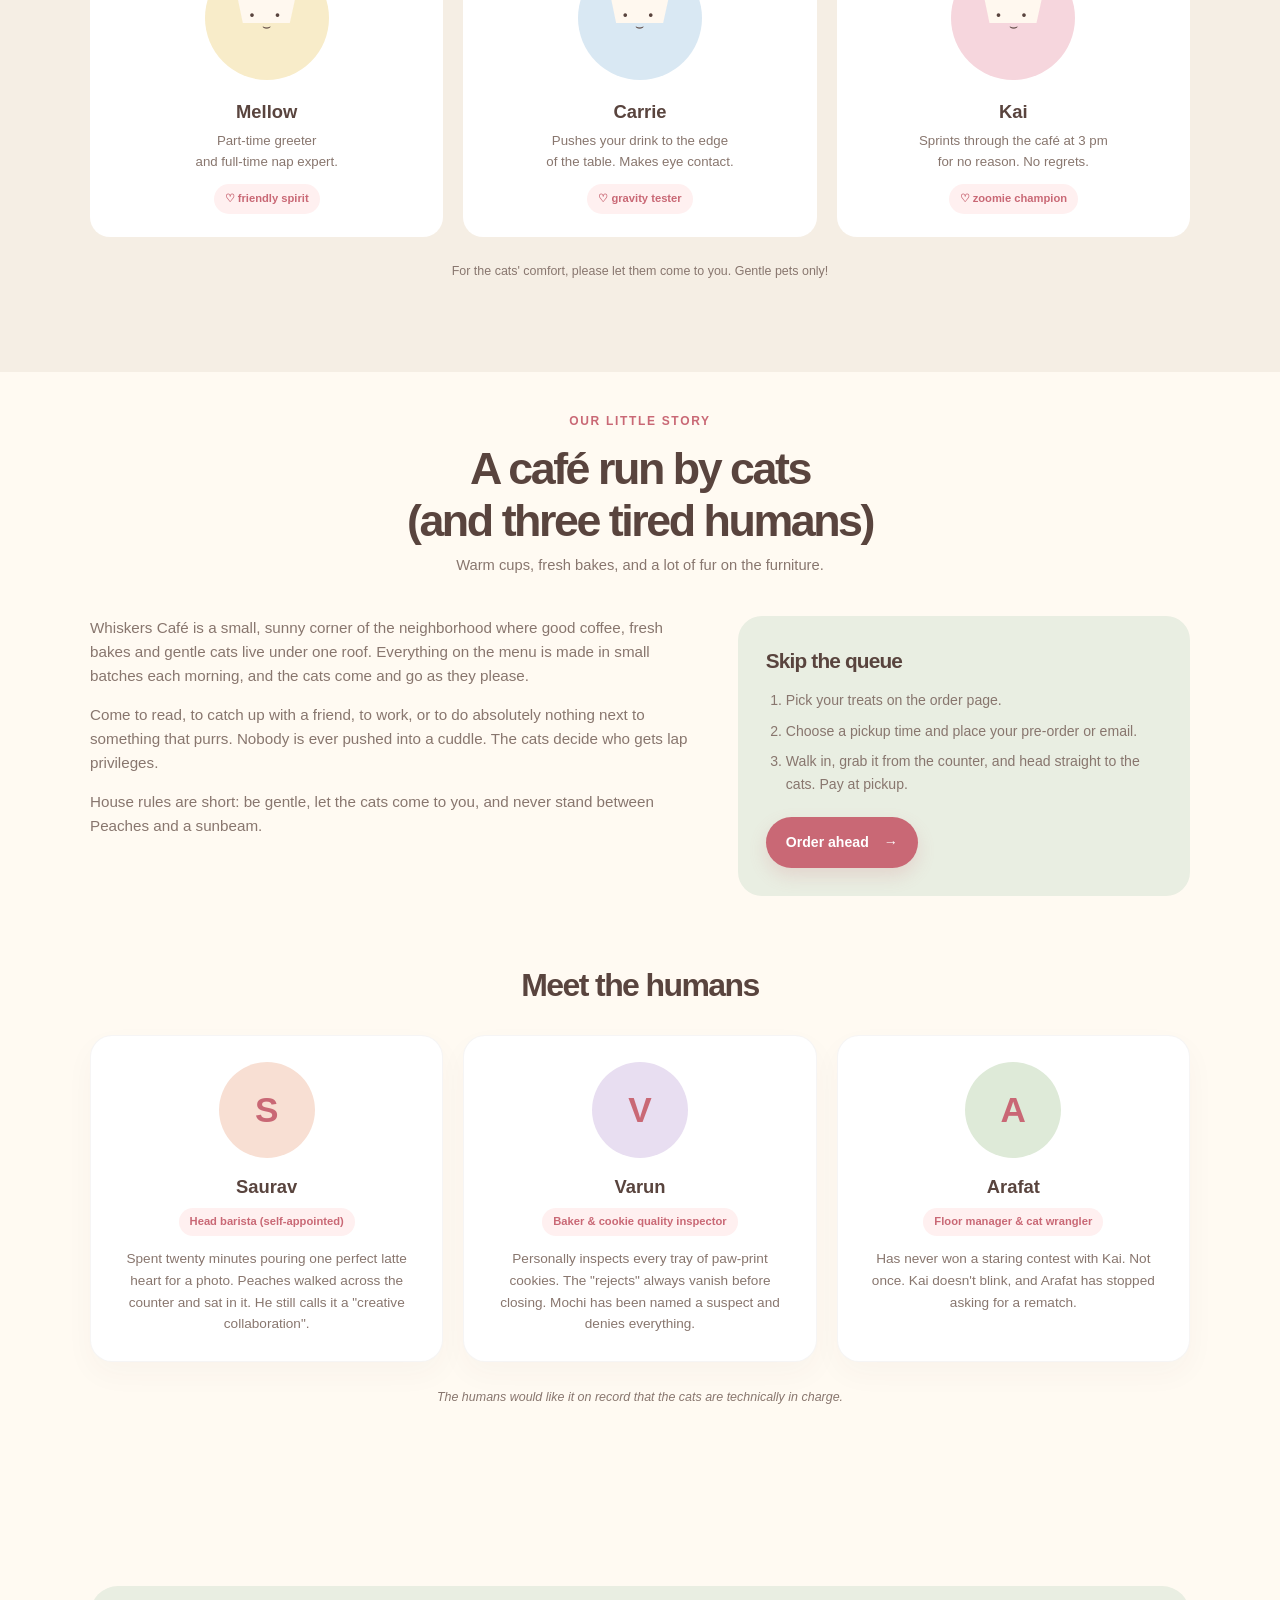
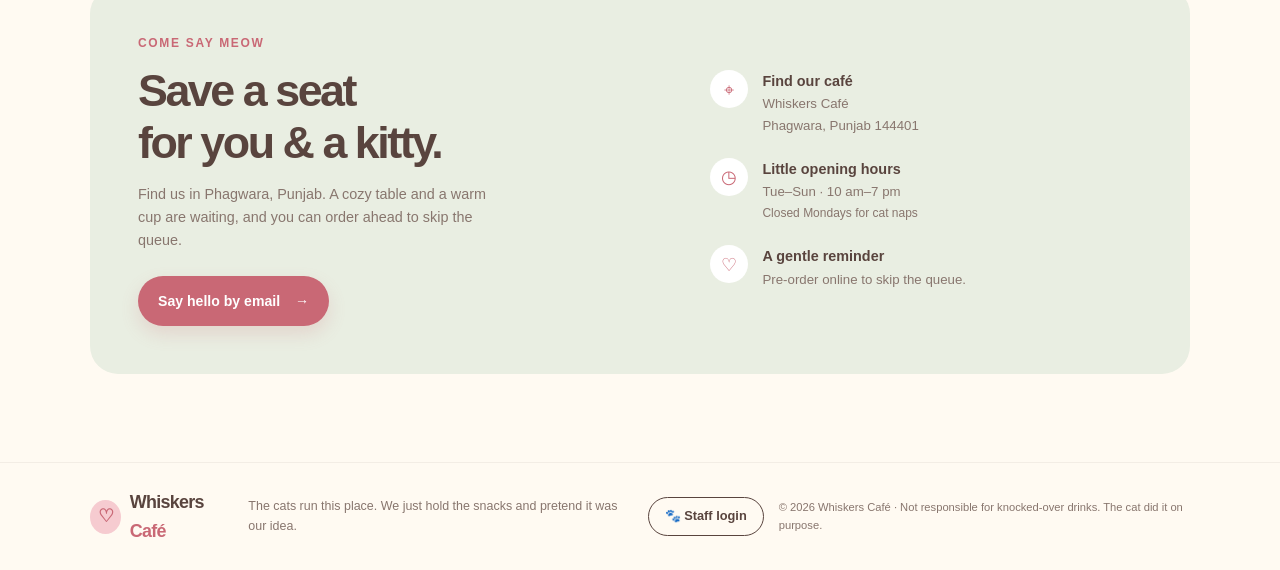
==== commit 95501836: "Make staff login link visible" ====
--- a/index.html
+++ b/index.html
@@ -272,7 +272,8 @@
   <footer class="site-footer">
     <a class="brand" href="#home"><span class="brand-icon" aria-hidden="true">♡</span><span>Whiskers <em>Café</em></span></a>
     <p>The cats run this place. We just hold the snacks and pretend it was our idea.</p>
-    <small><a href="staff.html">Staff login</a> · © 2026 Whiskers Café · Not responsible for knocked-over drinks. The cat did it on purpose.</small>
+    <a class="staff-link" href="staff.html">🐾 Staff login</a>
+    <small>© 2026 Whiskers Café · Not responsible for knocked-over drinks. The cat did it on purpose.</small>
   </footer>
   <script src="config.js"></script>
   <script src="cat.js" defer></script>
--- a/styles.css
+++ b/styles.css
@@ -366,3 +366,6 @@
 
 .order-item.is-soldout { opacity: .55; }
 .add-btn:disabled, .stepper button:disabled { cursor: not-allowed; opacity: .6; }
+
+.staff-link { padding: 8px 16px; border: 1.5px solid var(--cocoa, #59443e); border-radius: 999px; color: var(--cocoa, #59443e); font-size: .8rem; font-weight: 700; text-decoration: none; white-space: nowrap; }
+.staff-link:hover, .staff-link:focus-visible { background: var(--cocoa, #59443e); color: #fff; }
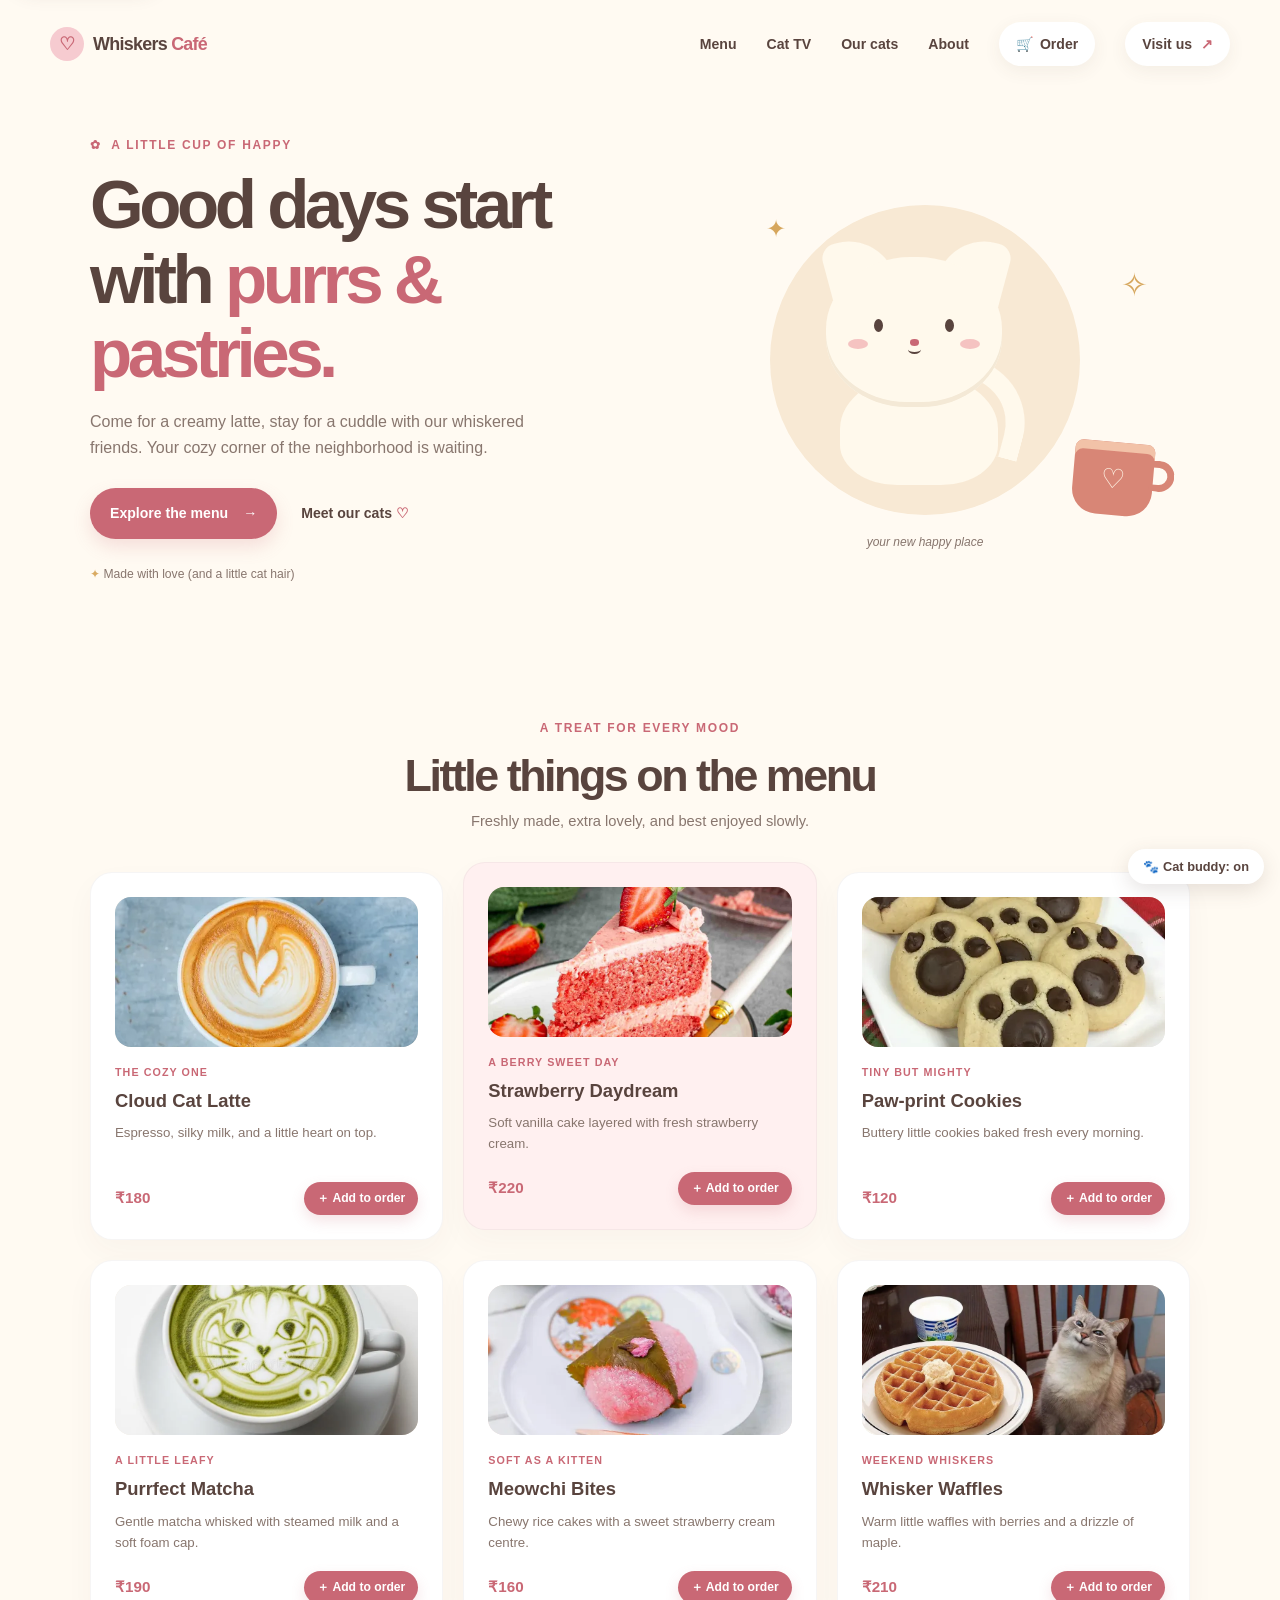
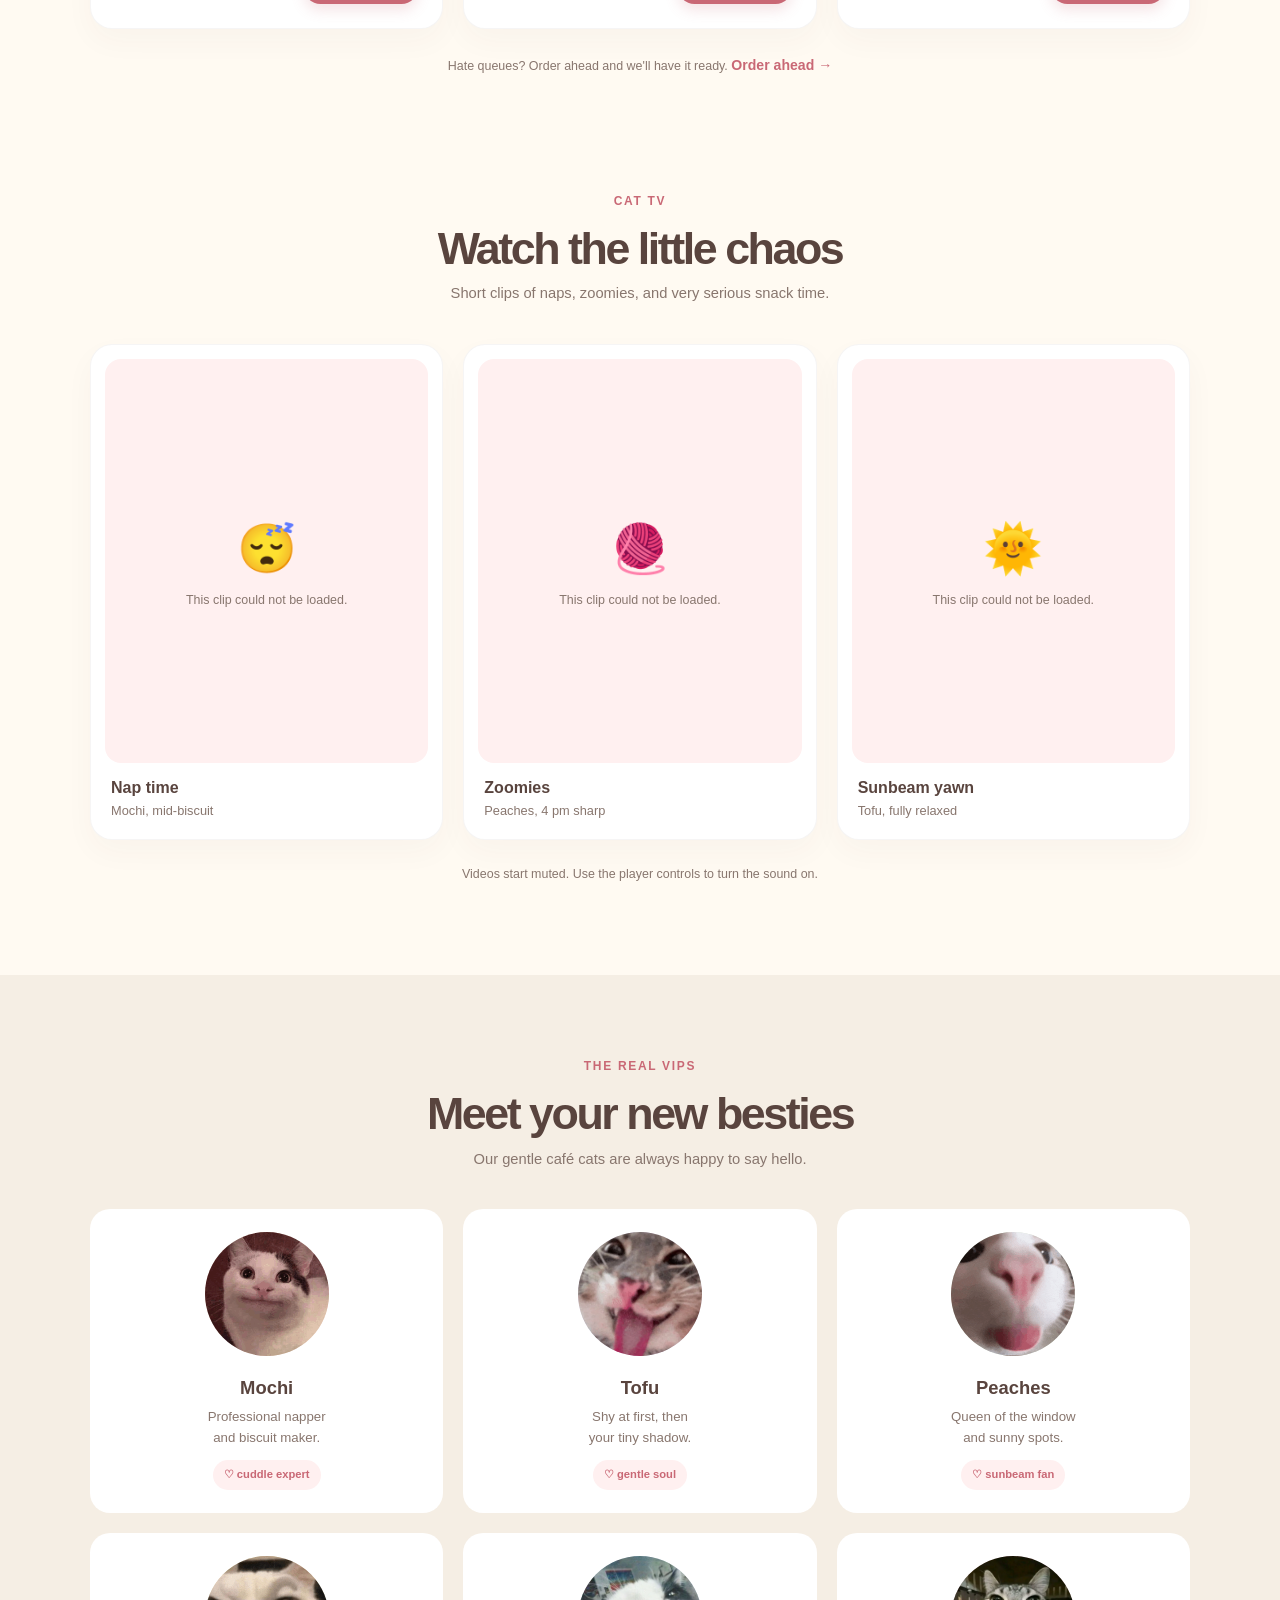
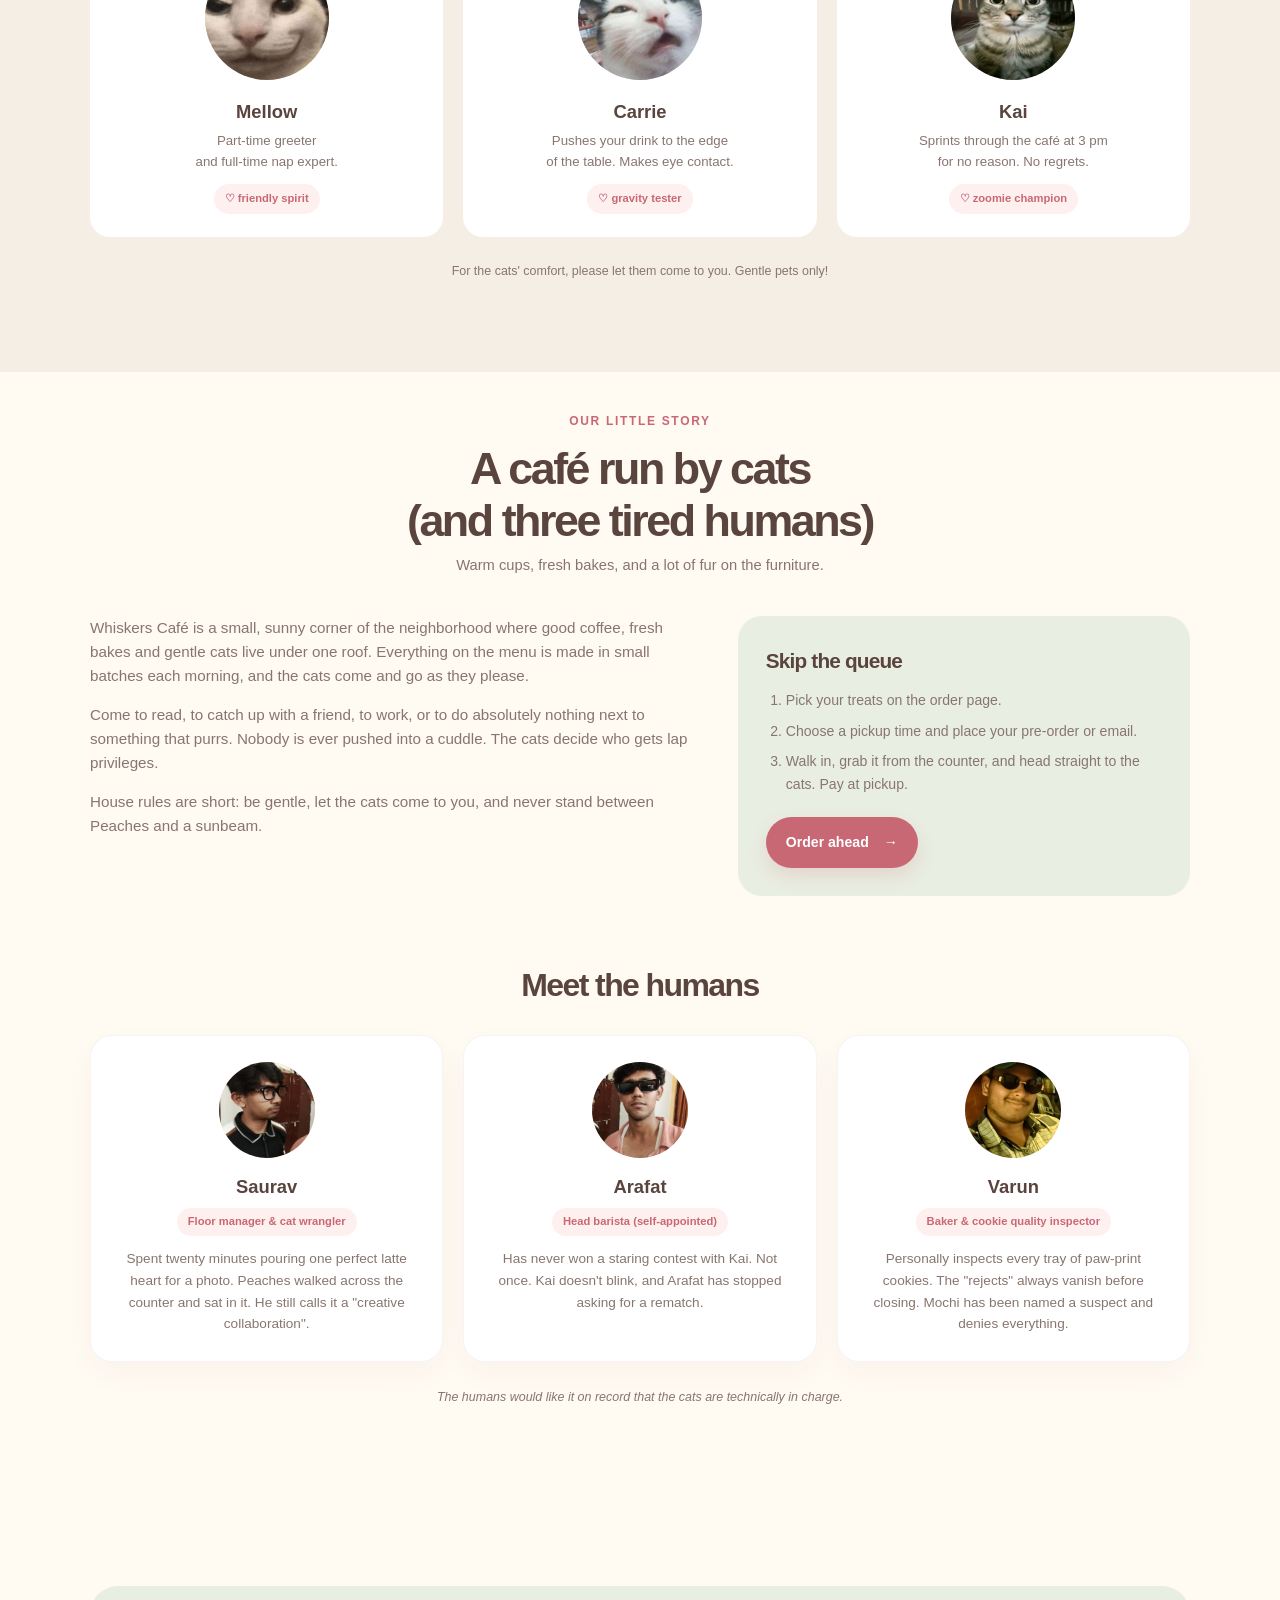
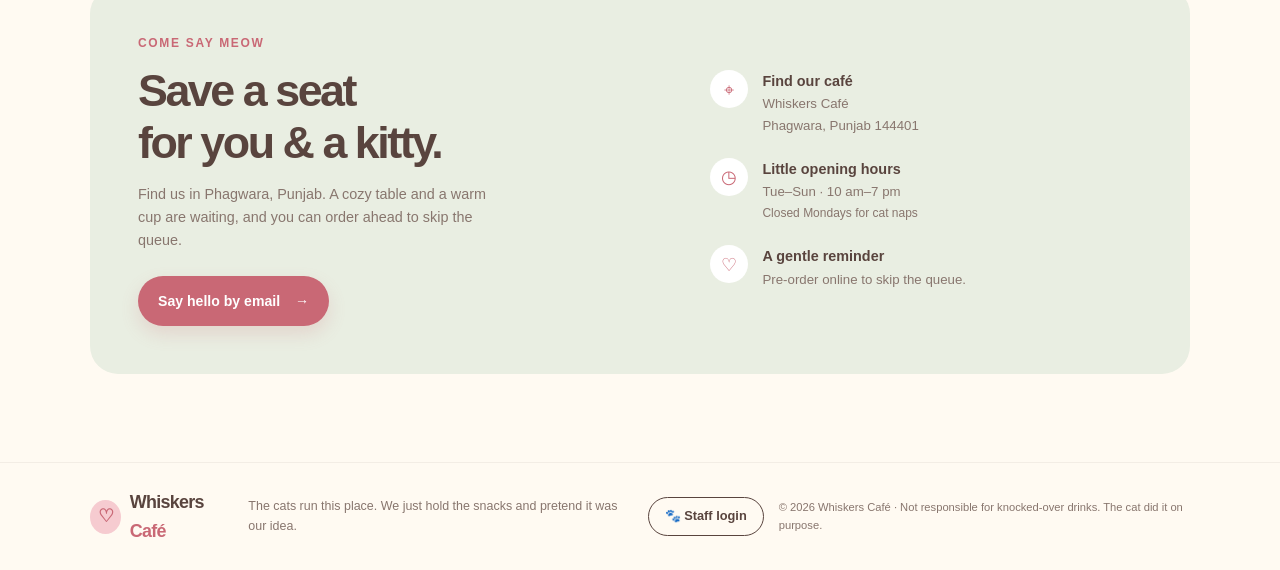
==== commit 1ebefb66: "Finalize Whiskers Cafe project" ====
--- a/index.html
+++ b/index.html
@@ -68,42 +68,42 @@
       </header>
       <ul class="menu-grid">
         <li class="menu-card">
-          <span class="menu-illustration drink"><span aria-hidden="true">☕</span><img src="assets/images/menu/latte.jpg" alt="Cloud Cat Latte with a heart in the foam" width="600" height="450" loading="lazy" decoding="async"></span>
+          <span class="menu-illustration drink"><span aria-hidden="true">☕</span><img src="assets/images/menu/latte.webp" alt="Cloud Cat Latte with a heart in the foam" width="600" height="450" loading="lazy" decoding="async"></span>
           <p class="card-label">the cozy one</p>
           <h3>Cloud Cat Latte</h3>
           <p>Espresso, silky milk, and a little heart on top.</p>
           <span class="card-buy"><data class="price" value="180">₹180</data><button class="add-btn" type="button" data-add="latte" data-name="Cloud Cat Latte" aria-label="Add Cloud Cat Latte to your order">＋ Add to order</button></span>
         </li>
         <li class="menu-card featured-card">
-          <span class="menu-illustration cake"><span aria-hidden="true">🍰</span><img src="assets/images/menu/strawberry-cake.jpg" alt="A slice of strawberry cream cake" width="600" height="450" loading="lazy" decoding="async"></span>
+          <span class="menu-illustration cake"><span aria-hidden="true">🍰</span><img src="assets/images/menu/strawberry-cake.webp" alt="A slice of strawberry cream cake" width="600" height="450" loading="lazy" decoding="async"></span>
           <p class="card-label">a berry sweet day</p>
           <h3>Strawberry Daydream</h3>
           <p>Soft vanilla cake layered with fresh strawberry cream.</p>
           <span class="card-buy"><data class="price" value="220">₹220</data><button class="add-btn" type="button" data-add="strawberry-cake" data-name="Strawberry Daydream" aria-label="Add Strawberry Daydream to your order">＋ Add to order</button></span>
         </li>
         <li class="menu-card">
-          <span class="menu-illustration cookie"><span aria-hidden="true">🍪</span><img src="assets/images/menu/paw-cookies.jpg" alt="Paw-print butter cookies" width="600" height="450" loading="lazy" decoding="async"></span>
+          <span class="menu-illustration cookie"><span aria-hidden="true">🍪</span><img src="assets/images/menu/paw-cookies.webp" alt="Paw-print butter cookies" width="600" height="450" loading="lazy" decoding="async"></span>
           <p class="card-label">tiny but mighty</p>
           <h3>Paw-print Cookies</h3>
           <p>Buttery little cookies baked fresh every morning.</p>
           <span class="card-buy"><data class="price" value="120">₹120</data><button class="add-btn" type="button" data-add="paw-cookies" data-name="Paw-print Cookies" aria-label="Add Paw-print Cookies to your order">＋ Add to order</button></span>
         </li>
         <li class="menu-card">
-          <span class="menu-illustration drink"><span aria-hidden="true">🍵</span><img src="assets/images/menu/matcha.jpg" alt="A cup of matcha latte" width="600" height="450" loading="lazy" decoding="async"></span>
+          <span class="menu-illustration drink"><span aria-hidden="true">🍵</span><img src="assets/images/menu/matcha.webp" alt="A cup of matcha latte" width="600" height="450" loading="lazy" decoding="async"></span>
           <p class="card-label">a little leafy</p>
           <h3>Purrfect Matcha</h3>
           <p>Gentle matcha whisked with steamed milk and a soft foam cap.</p>
           <span class="card-buy"><data class="price" value="190">₹190</data><button class="add-btn" type="button" data-add="matcha" data-name="Purrfect Matcha" aria-label="Add Purrfect Matcha to your order">＋ Add to order</button></span>
         </li>
         <li class="menu-card">
-          <span class="menu-illustration cake"><span aria-hidden="true">🍡</span><img src="assets/images/menu/mochi.jpg" alt="Soft strawberry mochi bites" width="600" height="450" loading="lazy" decoding="async"></span>
+          <span class="menu-illustration cake"><span aria-hidden="true">🍡</span><img src="assets/images/menu/mochi.webp" alt="Soft strawberry mochi bites" width="600" height="450" loading="lazy" decoding="async"></span>
           <p class="card-label">soft as a kitten</p>
           <h3>Meowchi Bites</h3>
           <p>Chewy rice cakes with a sweet strawberry cream centre.</p>
           <span class="card-buy"><data class="price" value="160">₹160</data><button class="add-btn" type="button" data-add="mochi" data-name="Meowchi Bites" aria-label="Add Meowchi Bites to your order">＋ Add to order</button></span>
         </li>
         <li class="menu-card">
-          <span class="menu-illustration cookie"><span aria-hidden="true">🧇</span><img src="assets/images/menu/waffles.jpg" alt="Waffles with berries and maple syrup" width="600" height="450" loading="lazy" decoding="async"></span>
+          <span class="menu-illustration cookie"><span aria-hidden="true">🧇</span><img src="assets/images/menu/waffles.webp" alt="Waffles with berries and maple syrup" width="600" height="450" loading="lazy" decoding="async"></span>
           <p class="card-label">weekend whiskers</p>
           <h3>Whisker Waffles</h3>
           <p>Warm little waffles with berries and a drizzle of maple.</p>
@@ -123,10 +123,10 @@
         <li>
           <figure class="video-card">
             <div class="video-frame">
-              <video controls preload="metadata" poster="assets/videos/cat1.jpg" aria-label="A cat taking a cozy nap">
+              <video controls muted playsinline preload="metadata" poster="assets/videos/cat1.jpg" aria-label="A cat taking a cozy nap">
                 <source src="assets/videos/cat1.mp4" type="video/mp4">
               </video>
-              <p class="video-fallback"><span class="fallback-icon" aria-hidden="true">😴</span><span>Add <code>cat1.mp4</code> to <code>assets/videos</code></span></p>
+              <p class="video-fallback"><span class="fallback-icon" aria-hidden="true">😴</span><span>This clip could not be loaded.</span></p>
             </div>
             <figcaption><strong>Nap time</strong><span>Mochi, mid-biscuit</span></figcaption>
           </figure>
@@ -134,10 +134,10 @@
         <li>
           <figure class="video-card">
             <div class="video-frame">
-              <video controls preload="metadata" poster="assets/videos/cat2.jpg" aria-label="A cat chasing a toy">
+              <video controls muted playsinline preload="metadata" poster="assets/videos/cat2.jpg" aria-label="A cat chasing a toy">
                 <source src="assets/videos/cat2.mp4" type="video/mp4">
               </video>
-              <p class="video-fallback"><span class="fallback-icon" aria-hidden="true">🧶</span><span>Add <code>cat2.mp4</code> to <code>assets/videos</code></span></p>
+              <p class="video-fallback"><span class="fallback-icon" aria-hidden="true">🧶</span><span>This clip could not be loaded.</span></p>
             </div>
             <figcaption><strong>Zoomies</strong><span>Peaches, 4 pm sharp</span></figcaption>
           </figure>
@@ -145,16 +145,16 @@
         <li>
           <figure class="video-card">
             <div class="video-frame">
-              <video controls preload="metadata" poster="assets/videos/cat3.jpg" aria-label="A cat yawning in the sun">
+              <video controls muted playsinline preload="metadata" poster="assets/videos/cat3.jpg" aria-label="A cat yawning in the sun">
                 <source src="assets/videos/cat3.mp4" type="video/mp4">
               </video>
-              <p class="video-fallback"><span class="fallback-icon" aria-hidden="true">🌞</span><span>Add <code>cat3.mp4</code> to <code>assets/videos</code></span></p>
+              <p class="video-fallback"><span class="fallback-icon" aria-hidden="true">🌞</span><span>This clip could not be loaded.</span></p>
             </div>
             <figcaption><strong>Sunbeam yawn</strong><span>Tofu, fully relaxed</span></figcaption>
           </figure>
         </li>
       </ul>
-      <p class="video-note">Press play on any clip. Sound on for the full effect.</p>
+      <p class="video-note">Videos start muted. Use the player controls to turn the sound on.</p>
     </section>
 
     <section class="cats-section" id="cats" aria-labelledby="cats-title">
@@ -166,37 +166,37 @@
         </header>
         <ul class="cat-grid">
           <li class="cat-card">
-            <span class="cat-avatar avatar-peach"><span class="avatar-ears" aria-hidden="true"></span><span class="avatar-eyes" aria-hidden="true">•　•</span><span class="avatar-nose" aria-hidden="true">⌣</span><img src="assets/images/cats/mochi.jpg" alt="Mochi, one of our café cats" width="300" height="300" loading="lazy" decoding="async"></span>
+            <span class="cat-avatar avatar-peach"><img src="assets/images/cats/mochi.gif" alt="Mochi, one of our café cats" width="300" height="300" loading="lazy" decoding="async"><span class="avatar-fallback" aria-hidden="true" hidden>M</span></span>
             <h3>Mochi</h3>
             <p>Professional napper<br>and biscuit maker.</p>
             <span class="cat-tag">♡ cuddle expert</span>
           </li>
           <li class="cat-card">
-            <span class="cat-avatar avatar-lilac"><span class="avatar-ears" aria-hidden="true"></span><span class="avatar-eyes" aria-hidden="true">•　•</span><span class="avatar-nose" aria-hidden="true">⌣</span><img src="assets/images/cats/tofu.jpg" alt="Tofu, one of our café cats" width="300" height="300" loading="lazy" decoding="async"></span>
+            <span class="cat-avatar avatar-lilac"><img src="assets/images/cats/tofu.webp" alt="Tofu, one of our café cats" width="300" height="300" loading="lazy" decoding="async"><span class="avatar-fallback" aria-hidden="true" hidden>T</span></span>
             <h3>Tofu</h3>
             <p>Shy at first, then<br>your tiny shadow.</p>
             <span class="cat-tag">♡ gentle soul</span>
           </li>
           <li class="cat-card">
-            <span class="cat-avatar avatar-mint"><span class="avatar-ears" aria-hidden="true"></span><span class="avatar-eyes" aria-hidden="true">•　•</span><span class="avatar-nose" aria-hidden="true">⌣</span><img src="assets/images/cats/peaches.jpg" alt="Peaches, one of our café cats" width="300" height="300" loading="lazy" decoding="async"></span>
+            <span class="cat-avatar avatar-mint"><img src="assets/images/cats/peaches.gif" alt="Peaches, one of our café cats" width="300" height="300" loading="lazy" decoding="async"><span class="avatar-fallback" aria-hidden="true" hidden>P</span></span>
             <h3>Peaches</h3>
             <p>Queen of the window<br>and sunny spots.</p>
             <span class="cat-tag">♡ sunbeam fan</span>
           </li>
           <li class="cat-card">
-            <span class="cat-avatar avatar-butter"><span class="avatar-ears" aria-hidden="true"></span><span class="avatar-eyes" aria-hidden="true">•　•</span><span class="avatar-nose" aria-hidden="true">⌣</span><img src="assets/images/cats/mellow.jpg" alt="Mellow, one of our café cats" width="300" height="300" loading="lazy" decoding="async"></span>
+            <span class="cat-avatar avatar-butter"><img src="assets/images/cats/mellow.gif" alt="Mellow, one of our café cats" width="300" height="300" loading="lazy" decoding="async"><span class="avatar-fallback" aria-hidden="true" hidden>M</span></span>
             <h3>Mellow</h3>
             <p>Part-time greeter<br>and full-time nap expert.</p>
             <span class="cat-tag">♡ friendly spirit</span>
           </li>
           <li class="cat-card">
-            <span class="cat-avatar avatar-sky"><span class="avatar-ears" aria-hidden="true"></span><span class="avatar-eyes" aria-hidden="true">•　•</span><span class="avatar-nose" aria-hidden="true">⌣</span><img src="assets/images/cats/carrie.jpg" alt="Carrie, one of our café cats" width="300" height="300" loading="lazy" decoding="async"></span>
+            <span class="cat-avatar avatar-sky"><img src="assets/images/cats/carrie.webp" alt="Carrie, one of our café cats" width="300" height="300" loading="lazy" decoding="async"><span class="avatar-fallback" aria-hidden="true" hidden>C</span></span>
             <h3>Carrie</h3>
             <p>Pushes your drink to the edge<br>of the table. Makes eye contact.</p>
             <span class="cat-tag">♡ gravity tester</span>
           </li>
           <li class="cat-card">
-            <span class="cat-avatar avatar-blush"><span class="avatar-ears" aria-hidden="true"></span><span class="avatar-eyes" aria-hidden="true">•　•</span><span class="avatar-nose" aria-hidden="true">⌣</span><img src="assets/images/cats/kai.jpg" alt="Kai, one of our café cats" width="300" height="300" loading="lazy" decoding="async"></span>
+            <span class="cat-avatar avatar-blush"><img src="assets/images/cats/kai.webp" alt="Kai, one of our café cats" width="300" height="300" loading="lazy" decoding="async"><span class="avatar-fallback" aria-hidden="true" hidden>K</span></span>
             <h3>Kai</h3>
             <p>Sprints through the café at 3 pm<br>for no reason. No regrets.</p>
             <span class="cat-tag">♡ zoomie champion</span>
@@ -231,22 +231,24 @@
       <h3 class="staff-heading">Meet the humans</h3>
       <ul class="staff-grid">
           <li class="staff-card">
-            <span class="staff-avatar avatar-peach"><span aria-hidden="true">S</span><img src="assets/images/staff/saurav.jpg" alt="Saurav, head barista" width="300" height="300" loading="lazy" decoding="async"></span>
+            <span class="staff-avatar avatar-peach"><img data-staff-photo="saurav" alt="Portrait of Saurav" loading="eager" decoding="async" hidden><span class="avatar-fallback" aria-hidden="true">S</span></span>
             <h4>Saurav</h4>
+            <p class="staff-role">Floor manager &amp; cat wrangler</p>
+            <p class="staff-story">Spent twenty minutes pouring one perfect latte heart for a photo. Peaches walked across the counter and sat in it. He still calls it a "creative collaboration".</p>
+          </li>
+
+          <li class="staff-card">
+            <span class="staff-avatar avatar-mint"><img data-staff-photo="arafat" alt="Portrait of Arafat" loading="eager" decoding="async" hidden><span class="avatar-fallback" aria-hidden="true">A</span></span>
+            <h4>Arafat</h4>
             <p class="staff-role">Head barista (self-appointed)</p>
-            <p class="staff-story">Spent twenty minutes pouring one perfect latte heart for a photo. Peaches walked across the counter and sat in it. He still calls it a "creative collaboration".</p>
-          </li>
+            <p class="staff-story">Has never won a staring contest with Kai. Not once. Kai doesn't blink, and Arafat has stopped asking for a rematch.</p>
+          </li>
+
           <li class="staff-card">
-            <span class="staff-avatar avatar-lilac"><span aria-hidden="true">V</span><img src="assets/images/staff/varun.jpg" alt="Varun, baker and cookie quality inspector" width="300" height="300" loading="lazy" decoding="async"></span>
+            <span class="staff-avatar avatar-lilac"><img data-staff-photo="varun" alt="Portrait of Varun" loading="eager" decoding="async" hidden><span class="avatar-fallback" aria-hidden="true">V</span></span>
             <h4>Varun</h4>
             <p class="staff-role">Baker &amp; cookie quality inspector</p>
             <p class="staff-story">Personally inspects every tray of paw-print cookies. The "rejects" always vanish before closing. Mochi has been named a suspect and denies everything.</p>
-          </li>
-          <li class="staff-card">
-            <span class="staff-avatar avatar-mint"><span aria-hidden="true">A</span><img src="assets/images/staff/arafat.jpg" alt="Arafat, floor manager and cat wrangler" width="300" height="300" loading="lazy" decoding="async"></span>
-            <h4>Arafat</h4>
-            <p class="staff-role">Floor manager &amp; cat wrangler</p>
-            <p class="staff-story">Has never won a staring contest with Kai. Not once. Kai doesn't blink, and Arafat has stopped asking for a rematch.</p>
           </li>
       </ul>
       <p class="staff-note">The humans would like it on record that the cats are technically in charge.</p>
@@ -258,7 +260,7 @@
           <p class="eyebrow">Come say meow</p>
           <h2 id="visit-title">Save a seat<br>for you &amp; a kitty.</h2>
           <p>Find us in Phagwara, Punjab. A cozy table and a warm cup are waiting, and you can order ahead to skip the queue.</p>
-          <a class="button button-primary" href="mailto:hello@whiskerscafe.example?subject=Table%20for%20me%20and%20a%20kitty">Say hello by email <span aria-hidden="true">→</span></a>
+          <a class="button button-primary" href="mailto:velkrisnocoffee@gmail.com?subject=Table%20for%20me%20and%20a%20kitty">Say hello by email <span aria-hidden="true">→</span></a>
         </div>
         <ul class="visit-details">
           <li><span class="detail-icon" aria-hidden="true">⌖</span><address><strong>Find our café</strong><br>Whiskers Café<br>Phagwara, Punjab 144401</address></li>
@@ -276,6 +278,30 @@
     <small>© 2026 Whiskers Café · Not responsible for knocked-over drinks. The cat did it on purpose.</small>
   </footer>
   <script src="config.js"></script>
+  <script>
+    (function () {
+      var photos = (window.WHISKERS_CONFIG && window.WHISKERS_CONFIG.staffPhotos) || {};
+      document.querySelectorAll('[data-staff-photo]').forEach(function (image) {
+        var key = image.getAttribute('data-staff-photo');
+        var fallback = image.parentElement.querySelector('.avatar-fallback');
+        var url = photos[key];
+
+        if (!url) return;
+
+        image.addEventListener('load', function () {
+          image.hidden = false;
+          if (fallback) fallback.hidden = true;
+        }, { once: true });
+
+        image.addEventListener('error', function () {
+          image.hidden = true;
+          if (fallback) fallback.hidden = false;
+        }, { once: true });
+
+        image.src = url;
+      });
+    })();
+  </script>
   <script src="cat.js" defer></script>
   <script src="cart.js" defer></script>
 </body>
--- a/styles.css
+++ b/styles.css
@@ -99,11 +99,10 @@
 .cat-grid { display: grid; grid-template-columns: repeat(3, 1fr); gap: 20px; }
 .cat-card { padding: 23px; border-radius: 20px; background: var(--white); text-align: center; }
 .cat-avatar { position: relative; overflow: hidden; width: 124px; height: 124px; display: grid; place-items: center; margin: 0 auto 17px; border-radius: 50%; }
+.cat-avatar .avatar-fallback { position: relative; z-index: 1; color: var(--berry); font-size: 2.4rem; font-weight: 800; }
+
 .avatar-butter { background: #f8ecc9; }.avatar-sky { background: #d9e8f3; }.avatar-blush { background: #f6d6dd; }
 .avatar-peach { background: #f8dfd3; }.avatar-lilac { background: #e8def1; }.avatar-mint { background: #deead8; }
-.avatar-ears { position: absolute; top: 13px; width: 70px; height: 54px; border-radius: 42% 42% 10% 10%; background: #fff8ef; clip-path: polygon(0 0, 42% 25%, 50% 0, 100% 0, 83% 100%, 16% 100%); }
-.avatar-eyes { position: absolute; top: 49px; z-index: 1; font-size: .8rem; font-weight: 900; letter-spacing: 4px; }
-.avatar-nose { position: absolute; top: 59px; z-index: 1; font-size: .9rem; }
 .cat-card h3 { margin-bottom: 3px; }.cat-card p { margin-bottom: 12px; color: var(--muted); font-size: .83rem; }
 .cat-tag { display: inline-block; padding: 6px 11px; border-radius: 99px; background: var(--pink-light); color: var(--berry); font-size: .7rem; font-weight: 800; }
 
@@ -268,6 +267,7 @@
 .staff-card { padding: 26px 22px; border: 1px solid #59443e0d; border-radius: 22px; background: var(--white); box-shadow: 0 12px 30px #59443e09; text-align: center; }
 .staff-avatar { position: relative; overflow: hidden; display: grid; place-items: center; width: 96px; height: 96px; margin: 0 auto 14px; border-radius: 50%; color: var(--berry); font-size: 2.2rem; font-weight: 800; }
 .staff-avatar img { position: absolute; inset: 0; width: 100%; height: 100%; object-fit: cover; }
+.staff-avatar img[hidden], .avatar-fallback[hidden] { display: none !important; }
 .staff-card h4 { margin: 0 0 6px; font-size: 1.15rem; }
 .staff-role { display: inline-block; margin-bottom: 12px; padding: 5px 11px; border-radius: 99px; background: var(--pink-light); color: var(--berry); font-size: .7rem; font-weight: 800; }
 .staff-story { margin: 0; color: var(--muted); font-size: .85rem; }
@@ -368,4 +368,4 @@
 .add-btn:disabled, .stepper button:disabled { cursor: not-allowed; opacity: .6; }
 
 .staff-link { padding: 8px 16px; border: 1.5px solid var(--cocoa, #59443e); border-radius: 999px; color: var(--cocoa, #59443e); font-size: .8rem; font-weight: 700; text-decoration: none; white-space: nowrap; }
-.staff-link:hover, .staff-link:focus-visible { background: var(--cocoa, #59443e); color: #fff; }
+.staff-link:hover, .staff-link:focus-visible { background: var(--cocoa, #59443e); color: #fff; }
